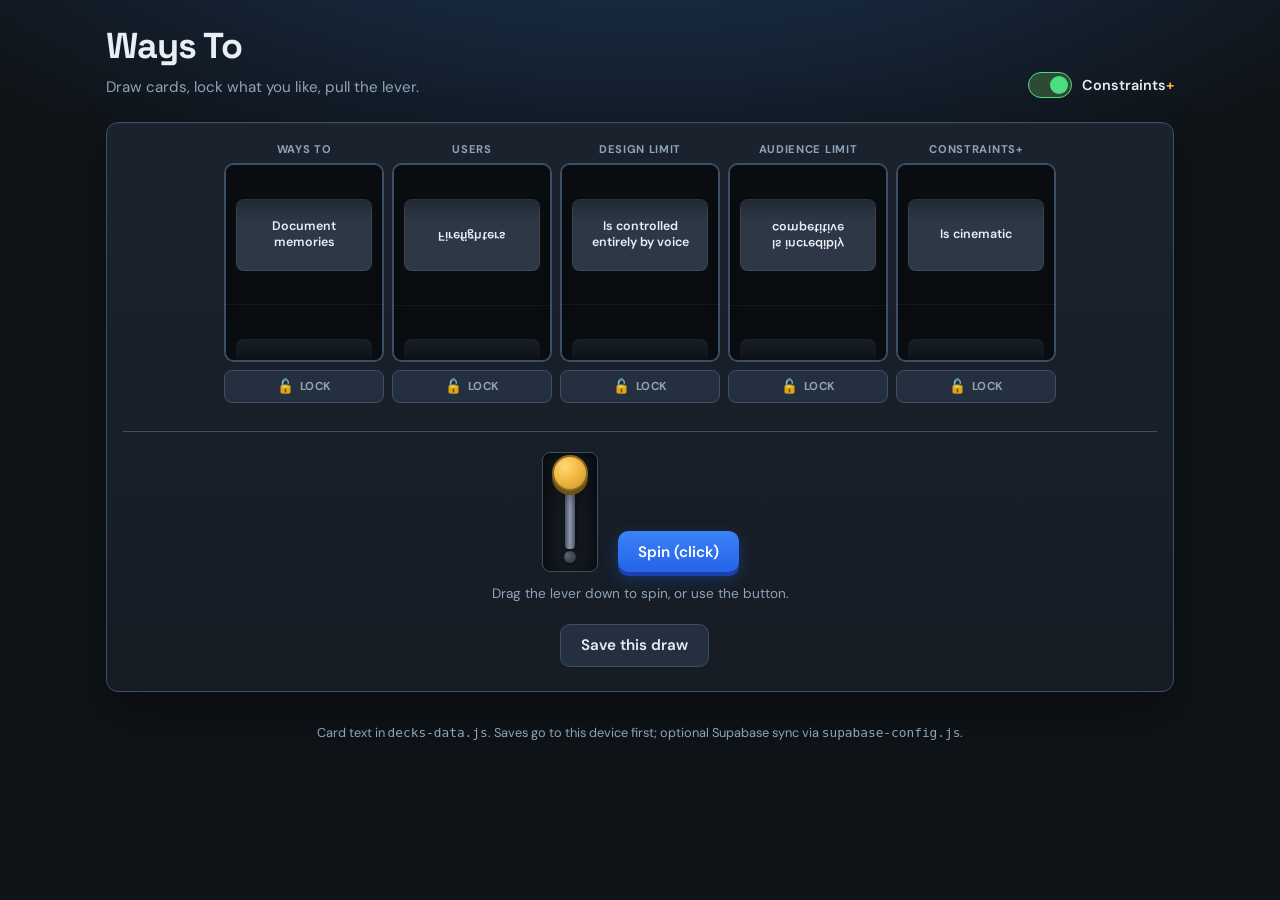
==== index.html @ 5d5a23a7 "all variations" ====
<!DOCTYPE html>
<html lang="en">
<head>
    <meta charset="UTF-8">
    <meta name="viewport" content="width=device-width, initial-scale=1.0">
    <title>Ways To — Slot Draw</title>
    <link rel="preconnect" href="https://fonts.googleapis.com">
    <link rel="preconnect" href="https://fonts.gstatic.com" crossorigin>
    <link href="https://fonts.googleapis.com/css2?family=DM+Sans:ital,opsz,wght@0,9..40,400;0,9..40,600;0,9..40,700;1,9..40,400&family=Space+Grotesk:wght@500;600;700&display=swap" rel="stylesheet">
    <link rel="stylesheet" href="styles.css">
</head>
<body>
    <div class="app">
        <header class="header">
            <div class="brand">
                <h1>Ways To</h1>
                <p class="tagline">Draw cards, lock what you like, pull the lever.</p>
            </div>
            <label class="chaos-toggle">
                <input type="checkbox" id="chaosToggle" checked aria-describedby="chaosHelp">
                <span class="chaos-toggle__ui" aria-hidden="true"></span>
                <span class="chaos-toggle__label">Constraints<span class="plus">+</span></span>
            </label>
            <p id="chaosHelp" class="sr-only">When on, the fifth wheel (extra constraints) is visible.</p>
        </header>

        <main class="machine">
            <div class="wheels" id="wheels" role="group" aria-label="Card wheels">
                <!-- Wheels injected by app.js -->
            </div>

            <div class="controls">
                <div class="lever-area" id="leverArea">
                    <div class="lever-slot">
                        <div class="lever-pivot" id="leverPivot" aria-hidden="true">
                            <div class="lever-arm" id="leverArm" tabindex="0" role="slider" aria-valuemin="0" aria-valuemax="100" aria-valuenow="0" aria-label="Pull to spin">
                                <div class="lever-knob" id="leverKnob" aria-hidden="true"></div>
                            </div>
                        </div>
                    </div>
                    <button type="button" class="btn btn-primary" id="spinBtn">Spin (click)</button>
                </div>
                <p class="hint">Drag the lever down to spin, or use the button.</p>
            </div>

            <div class="save-bar">
                <button type="button" class="btn btn-save" id="saveBtn">Save this draw</button>
                <span class="save-status" id="saveStatus" role="status"></span>
            </div>
        </main>

        <footer class="footer">
            <p>Card text in <code>decks-data.js</code>. Saves go to this device first; optional Supabase sync via <code>supabase-config.js</code>.</p>
        </footer>
    </div>
    <script src="decks-data.js"></script>
    <script src="supabase-config.js"></script>
    <script src="save-draws.js"></script>
    <script src="app.js"></script>
</body>
</html>
---- styles.css ----
:root {
    --bg: #0f1419;
    --bg-elevated: #1a222d;
    --surface: #243040;
    --border: #3d4f63;
    --text: #e8eef4;
    --muted: #8fa3b8;
    --accent: #f4b942;
    --accent-dim: #c4922e;
    --lock-on: #4ade80;
    --lock-off: #64748b;
    --card-placeholder: #2d3745;
    --radius: 12px;
    --wheel-w: min(160px, 22vw);
    --card-h: 140px;
    --font: "DM Sans", system-ui, sans-serif;
    --font-display: "Space Grotesk", var(--font);
}

*,
*::before,
*::after {
    box-sizing: border-box;
}

html {
    scroll-behavior: smooth;
}

body {
    margin: 0;
    min-height: 100vh;
    font-family: var(--font);
    background: radial-gradient(ellipse 120% 80% at 50% -20%, #1e3a5f 0%, transparent 55%),
        var(--bg);
    color: var(--text);
    line-height: 1.45;
}

.sr-only {
    position: absolute;
    width: 1px;
    height: 1px;
    padding: 0;
    margin: -1px;
    overflow: hidden;
    clip: rect(0, 0, 0, 0);
    white-space: nowrap;
    border: 0;
}

.app {
    max-width: 1100px;
    margin: 0 auto;
    padding: 1.25rem 1rem 2rem;
}

.header {
    display: flex;
    flex-wrap: wrap;
    align-items: flex-end;
    justify-content: space-between;
    gap: 1rem;
    margin-bottom: 1.5rem;
}

.brand h1 {
    font-family: var(--font-display);
    font-size: clamp(1.75rem, 4vw, 2.25rem);
    font-weight: 700;
    letter-spacing: -0.02em;
    margin: 0 0 0.25rem;
}

.tagline {
    margin: 0;
    color: var(--muted);
    font-size: 0.95rem;
}

.chaos-toggle {
    display: inline-flex;
    align-items: center;
    gap: 0.6rem;
    cursor: pointer;
    user-select: none;
    font-weight: 600;
    font-size: 0.9rem;
}

.chaos-toggle input {
    position: absolute;
    opacity: 0;
    width: 0;
    height: 0;
}

.chaos-toggle__ui {
    width: 44px;
    height: 26px;
    border-radius: 999px;
    background: var(--surface);
    border: 1px solid var(--border);
    position: relative;
    transition: background 0.2s, border-color 0.2s;
}

.chaos-toggle__ui::after {
    content: "";
    position: absolute;
    top: 3px;
    left: 3px;
    width: 18px;
    height: 18px;
    border-radius: 50%;
    background: var(--muted);
    transition: transform 0.2s, background 0.2s;
}

.chaos-toggle input:checked + .chaos-toggle__ui {
    background: #2d4a35;
    border-color: var(--lock-on);
}

.chaos-toggle input:checked + .chaos-toggle__ui::after {
    transform: translateX(18px);
    background: var(--lock-on);
}

.chaos-toggle__label .plus {
    color: var(--accent);
    font-weight: 700;
}

.machine {
    background: linear-gradient(180deg, var(--bg-elevated) 0%, #151c24 100%);
    border: 1px solid var(--border);
    border-radius: var(--radius);
    padding: 1.25rem 1rem 1.5rem;
    box-shadow: 0 24px 48px rgba(0, 0, 0, 0.35), inset 0 1px 0 rgba(255, 255, 255, 0.04);
}

.wheels {
    display: flex;
    justify-content: center;
    flex-wrap: nowrap;
    gap: 0.5rem;
    min-height: calc(var(--card-h) + 120px);
    align-items: stretch;
}

.wheel {
    flex: 0 0 var(--wheel-w);
    display: flex;
    flex-direction: column;
    align-items: stretch;
    min-width: 0;
}

.wheel[data-hidden="true"] {
    display: none;
}

.wheel__label {
    font-size: 0.7rem;
    font-weight: 700;
    text-transform: uppercase;
    letter-spacing: 0.06em;
    color: var(--muted);
    text-align: center;
    margin-bottom: 0.4rem;
    line-height: 1.2;
}

.wheel__window {
    flex: 1;
    position: relative;
    border-radius: 10px;
    background: #0a0e12;
    border: 2px solid var(--border);
    box-shadow: inset 0 4px 20px rgba(0, 0, 0, 0.5);
    overflow: hidden;
    height: var(--card-h);
}

.wheel__window::before,
.wheel__window::after {
    content: "";
    position: absolute;
    left: 0;
    right: 0;
    height: 28%;
    z-index: 2;
    pointer-events: none;
}

.wheel__window::before {
    top: 0;
    background: linear-gradient(180deg, rgba(10, 14, 18, 0.95), transparent);
}

.wheel__window::after {
    bottom: 0;
    background: linear-gradient(0deg, rgba(10, 14, 18, 0.95), transparent);
}

.wheel__strip-wrap {
    position: absolute;
    inset: 0;
    overflow: hidden;
}

.wheel__strip {
    position: absolute;
    left: 0;
    right: 0;
    top: 0;
    will-change: transform;
}

.wheel__strip--flip {
    transform: scaleY(-1);
}

.wheel__card {
    height: var(--card-h);
    padding: 0.65rem;
    display: flex;
    align-items: center;
    justify-content: center;
    text-align: center;
    font-size: 0.78rem;
    font-weight: 600;
    line-height: 1.25;
    color: var(--text);
    border-bottom: 1px solid rgba(255, 255, 255, 0.05);
    transform: scaleY(1);
}

.wheel__strip--flip .wheel__card {
    transform: scaleY(-1);
}

.wheel__card-inner {
    width: 100%;
    min-height: 72px;
    border-radius: 8px;
    background: var(--card-placeholder);
    border: 1px solid rgba(255, 255, 255, 0.08);
    display: flex;
    align-items: center;
    justify-content: center;
    padding: 0.5rem;
}

.wheel__lock {
    margin-top: 0.5rem;
    display: flex;
    align-items: center;
    justify-content: center;
    gap: 0.35rem;
    padding: 0.45rem 0.35rem;
    border-radius: 8px;
    border: 1px solid var(--border);
    background: var(--surface);
    color: var(--muted);
    font-family: inherit;
    font-size: 0.72rem;
    font-weight: 700;
    text-transform: uppercase;
    letter-spacing: 0.04em;
    cursor: pointer;
    transition: color 0.15s, border-color 0.15s, background 0.15s;
}

.wheel__lock:hover {
    color: var(--text);
    border-color: var(--muted);
}

.wheel__lock[aria-pressed="true"] {
    color: var(--lock-on);
    border-color: var(--lock-on);
    background: rgba(74, 222, 128, 0.08);
}

.wheel__lock-icon {
    font-size: 0.85rem;
}

.controls {
    margin-top: 1.75rem;
    padding-top: 1.25rem;
    border-top: 1px solid var(--border);
}

.lever-area {
    display: flex;
    flex-wrap: wrap;
    align-items: flex-end;
    justify-content: center;
    gap: 1.25rem;
}

.lever-slot {
    width: 56px;
    height: 120px;
    background: linear-gradient(90deg, #0d1116, #161c24, #0d1116);
    border-radius: 8px;
    border: 1px solid var(--border);
    position: relative;
    box-shadow: inset 0 2px 8px rgba(0, 0, 0, 0.6);
}

.lever-pivot {
    position: absolute;
    bottom: 8px;
    left: 50%;
    width: 12px;
    height: 12px;
    margin-left: -6px;
    background: radial-gradient(circle at 30% 30%, #5a6575, #2a3038);
    border-radius: 50%;
    z-index: 1;
    box-shadow: 0 2px 4px rgba(0, 0, 0, 0.5);
}

.lever-arm {
    position: absolute;
    bottom: 14px;
    left: 50%;
    width: 10px;
    height: 72px;
    margin-left: -5px;
    background: linear-gradient(90deg, #4a5565, #8b96a8, #4a5565);
    border-radius: 4px;
    transform-origin: bottom center;
    transform: rotate(0deg);
    cursor: grab;
    box-shadow: 2px 2px 6px rgba(0, 0, 0, 0.4);
    touch-action: none;
}

.lever-arm:active {
    cursor: grabbing;
}

.lever-arm:focus-visible {
    outline: 2px solid var(--accent);
    outline-offset: 2px;
}

.lever-knob {
    position: absolute;
    top: -22px;
    left: 50%;
    width: 36px;
    height: 36px;
    margin-left: -18px;
    border-radius: 50%;
    background: radial-gradient(circle at 35% 30%, #ffd87a, var(--accent) 45%, var(--accent-dim));
    border: 2px solid #8a6a1f;
    box-shadow: 0 4px 0 #6b5218, 0 6px 12px rgba(0, 0, 0, 0.35);
    pointer-events: none;
}

.lever-arm.spinning {
    pointer-events: none;
}

.btn {
    font-family: inherit;
    font-size: 0.95rem;
    font-weight: 600;
    padding: 0.65rem 1.25rem;
    border-radius: 10px;
    border: none;
    cursor: pointer;
    transition: transform 0.1s, filter 0.15s;
}

.btn:active:not(:disabled) {
    transform: scale(0.98);
}

.btn-primary {
    background: linear-gradient(180deg, #3b82f6, #2563eb);
    color: #fff;
    box-shadow: 0 4px 0 #1e40af, 0 6px 16px rgba(37, 99, 235, 0.35);
}

.btn-primary:hover:not(:disabled) {
    filter: brightness(1.06);
}

.btn-primary:disabled {
    opacity: 0.45;
    cursor: not-allowed;
    box-shadow: none;
}

.hint {
    text-align: center;
    margin: 0.75rem 0 0;
    font-size: 0.85rem;
    color: var(--muted);
}

.save-bar {
    display: flex;
    flex-wrap: wrap;
    align-items: center;
    justify-content: center;
    gap: 0.75rem;
    margin-top: 1.25rem;
}

.btn-save {
    background: var(--surface);
    color: var(--text);
    border: 1px solid var(--border);
}

.btn-save:hover {
    border-color: var(--accent);
    color: var(--accent);
}

.save-status {
    font-size: 0.85rem;
    color: var(--muted);
    min-height: 1.25em;
}

.save-status--ok {
    color: var(--lock-on);
}

.save-status--err {
    color: #f87171;
}

.footer {
    margin-top: 2rem;
    text-align: center;
    font-size: 0.8rem;
    color: var(--muted);
}

@media (max-width: 720px) {
    .wheels {
        flex-wrap: wrap;
        justify-content: center;
    }

    .wheel {
        flex: 0 0 calc(50% - 0.5rem);
        max-width: 180px;
    }
}
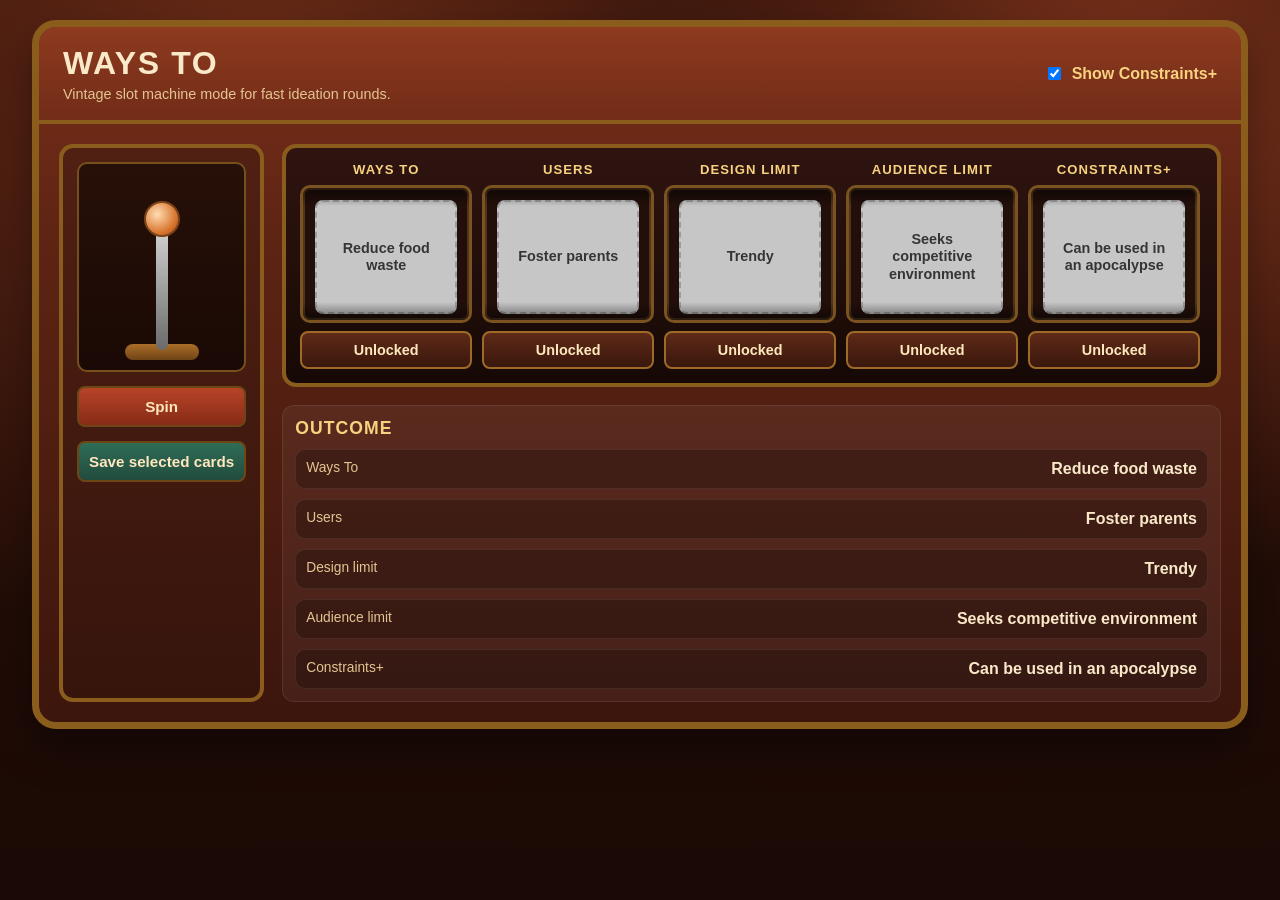
==== commit 7a6d4991: "fixed files, added notes" ====
--- a/index.html
+++ b/index.html
@@ -3,59 +3,57 @@
 <head>
     <meta charset="UTF-8">
     <meta name="viewport" content="width=device-width, initial-scale=1.0">
-    <title>Ways To — Slot Draw</title>
-    <link rel="preconnect" href="https://fonts.googleapis.com">
-    <link rel="preconnect" href="https://fonts.gstatic.com" crossorigin>
-    <link href="https://fonts.googleapis.com/css2?family=DM+Sans:ital,opsz,wght@0,9..40,400;0,9..40,600;0,9..40,700;1,9..40,400&family=Space+Grotesk:wght@500;600;700&display=swap" rel="stylesheet">
-    <link rel="stylesheet" href="styles.css">
+    <title>Ways To - Vintage Slot Machine</title>
+    <link rel="stylesheet" href="slot-machine.css">
 </head>
 <body>
-    <div class="app">
-        <header class="header">
-            <div class="brand">
+    <main class="casino-shell">
+        <header class="machine-top">
+            <div>
                 <h1>Ways To</h1>
-                <p class="tagline">Draw cards, lock what you like, pull the lever.</p>
+                <p>Vintage slot machine mode for fast ideation rounds.</p>
             </div>
-            <label class="chaos-toggle">
-                <input type="checkbox" id="chaosToggle" checked aria-describedby="chaosHelp">
-                <span class="chaos-toggle__ui" aria-hidden="true"></span>
-                <span class="chaos-toggle__label">Constraints<span class="plus">+</span></span>
+
+            <label class="constraints-toggle" for="constraintsPlusToggle">
+                <input type="checkbox" id="constraintsPlusToggle" checked>
+                <span>Show Constraints+</span>
             </label>
-            <p id="chaosHelp" class="sr-only">When on, the fifth wheel (extra constraints) is visible.</p>
         </header>
 
-        <main class="machine">
-            <div class="wheels" id="wheels" role="group" aria-label="Card wheels">
-                <!-- Wheels injected by app.js -->
-            </div>
+        <section class="machine-body">
+            <aside class="control-panel">
+                <div class="lever-stand">
+                    <div class="lever-base" aria-hidden="true"></div>
+                    <div
+                        class="lever"
+                        id="lever"
+                        role="slider"
+                        aria-label="Pull lever to spin"
+                        aria-valuemin="0"
+                        aria-valuemax="100"
+                        aria-valuenow="0"
+                        tabindex="0"
+                    >
+                        <span class="lever-knob" aria-hidden="true"></span>
+                    </div>
+                </div>
 
-            <div class="controls">
-                <div class="lever-area" id="leverArea">
-                    <div class="lever-slot">
-                        <div class="lever-pivot" id="leverPivot" aria-hidden="true">
-                            <div class="lever-arm" id="leverArm" tabindex="0" role="slider" aria-valuemin="0" aria-valuemax="100" aria-valuenow="0" aria-label="Pull to spin">
-                                <div class="lever-knob" id="leverKnob" aria-hidden="true"></div>
-                            </div>
-                        </div>
-                    </div>
-                    <button type="button" class="btn btn-primary" id="spinBtn">Spin (click)</button>
-                </div>
-                <p class="hint">Drag the lever down to spin, or use the button.</p>
-            </div>
+                <button type="button" id="spinButton" class="btn btn-spin">Spin</button>
+                <button type="button" id="saveButton" class="btn btn-save">Save selected cards</button>
+                <p id="saveStatus" class="save-status" role="status"></p>
+            </aside>
 
-            <div class="save-bar">
-                <button type="button" class="btn btn-save" id="saveBtn">Save this draw</button>
-                <span class="save-status" id="saveStatus" role="status"></span>
-            </div>
-        </main>
+            <div class="reel-bank" id="reelBank" aria-label="Card reels"></div>
 
-        <footer class="footer">
-            <p>Card text in <code>decks-data.js</code>. Saves go to this device first; optional Supabase sync via <code>supabase-config.js</code>.</p>
-        </footer>
-    </div>
+            <aside class="outcome-panel" aria-live="polite" aria-label="Current outcome">
+                <h2>Outcome</h2>
+                <ul class="outcome-list" id="outcomeList"></ul>
+            </aside>
+        </section>
+    </main>
     <script src="decks-data.js"></script>
     <script src="supabase-config.js"></script>
     <script src="save-draws.js"></script>
-    <script src="app.js"></script>
+    <script src="slot-machine.js"></script>
 </body>
-</html>
+</html>
--- a/slot-machine.css
+++ b/slot-machine.css
@@ -0,0 +1,546 @@
+:root {
+    --bg: #26140d;
+    --cabinet: #5e2414;
+    --cabinet-dark: #3c150c;
+    --gold: #d8a44b;
+    --gold-dark: #8a5d1d;
+    --screen: #220f0a;
+    --text: #f9e9c9;
+    --muted: #e4c592;
+    --accent: #f8d27f;
+    --danger: #a33f24;
+    --ok: #79c663;
+    --wheel-w: clamp(140px, 20vw, 172px);
+    --card-h: clamp(120px, 18vw, 138px);
+    --spacing: clamp(12px, 2vw, 20px);
+    --gap-small: clamp(8px, 1.5vw, 14px);
+    --font-base: clamp(14px, 2vw, 16px);
+    --font-lg: clamp(1.2rem, 4vw, 2rem);
+    --card-font-size: clamp(0.75rem, 2.5vw, 0.9rem);
+}
+
+* {
+    box-sizing: border-box;
+}
+
+body {
+    margin: 0;
+    min-height: 100vh;
+    font-family: "Trebuchet MS", Arial, sans-serif;
+    background:
+        radial-gradient(circle at 20% 8%, #6a2b17 0, transparent 45%),
+        radial-gradient(circle at 88% 12%, #7f341c 0, transparent 35%),
+        linear-gradient(180deg, #2f120a, #1a0905);
+    color: var(--text);
+    padding: clamp(8px, 4vw, 20px);
+    font-size: var(--font-base);
+    overflow-x: hidden; /* Prevent horizontal scrolling */
+}
+
+.casino-shell {
+    max-width: 100%;
+    width: 100%;
+    margin: 0 auto;
+    border: clamp(4px, 1vw, 7px) solid var(--gold-dark);
+    border-radius: clamp(12px, 3vw, 24px);
+    background: linear-gradient(180deg, #7a3019, var(--cabinet) 30%, var(--cabinet-dark));
+    box-shadow: 0 20px 40px rgba(0, 0, 0, 0.4);
+    overflow: hidden;
+}
+
+.machine-top {
+    display: flex;
+    justify-content: space-between;
+    align-items: center;
+    gap: clamp(8px, 2vw, 16px);
+    padding: clamp(12px, 3vw, 18px) clamp(16px, 4vw, 24px);
+    background: linear-gradient(180deg, #8d3a1f, #722c18);
+    border-bottom: clamp(2px, 0.5vw, 4px) solid var(--gold-dark);
+    flex-wrap: wrap;
+}
+
+.machine-top h1 {
+    margin: 0;
+    font-size: var(--font-lg);
+    letter-spacing: 0.05em;
+    text-transform: uppercase;
+}
+
+.machine-top p {
+    margin: 4px 0 0;
+    color: var(--muted);
+    font-size: clamp(0.7rem, 1.5vw, 0.9rem);
+}
+
+.constraints-toggle {
+    display: inline-flex;
+    align-items: center;
+    gap: clamp(6px, 1.5vw, 8px);
+    color: var(--accent);
+    font-weight: 700;
+    font-size: clamp(0.75rem, 1.5vw, 1rem);
+    white-space: nowrap;
+}
+
+.machine-body {
+    display: grid;
+    grid-template-columns: auto minmax(280px, 1fr);
+    grid-template-rows: auto auto;
+    grid-template-areas:
+        "control-panel reel-bank"
+        "control-panel outcome-panel";
+    gap: clamp(10px, 2vw, 18px);
+    padding: clamp(12px, 3vw, 20px);
+}
+
+.control-panel {
+    grid-area: control-panel;
+}
+
+.reel-bank {
+    grid-area: reel-bank;
+    display: flex;
+    gap: clamp(6px, 1.5vw, 10px);
+    flex: 1;
+    padding: clamp(10px, 2vw, 14px);
+    border-radius: clamp(8px, 2vw, 14px);
+    border: clamp(2px, 0.5vw, 4px) solid var(--gold-dark);
+    background:
+        linear-gradient(180deg, #2f1410, #160905),
+        repeating-linear-gradient(
+            -45deg,
+            rgba(255, 255, 255, 0.04) 0,
+            rgba(255, 255, 255, 0.04) 8px,
+            transparent 8px,
+            transparent 16px
+        );
+    min-width: 0;
+    overflow-x: auto;
+    overflow-y: hidden;
+    scrollbar-width: thin;
+    scrollbar-color: var(--gold) var(--cabinet);
+}
+
+.reel-bank::-webkit-scrollbar {
+    height: 6px;
+}
+
+.reel-bank::-webkit-scrollbar-track {
+    background: var(--cabinet);
+    border-radius: 3px;
+}
+
+.reel-bank::-webkit-scrollbar-thumb {
+    background: var(--gold);
+    border-radius: 3px;
+}
+
+.reel {
+    width: var(--wheel-w);
+    min-width: var(--wheel-w);
+    flex-shrink: 0;
+}
+
+.reel.hidden {
+    display: none;
+}
+
+.reel-title {
+    margin: 0 0 8px;
+    text-align: center;
+    color: var(--accent);
+    font-size: clamp(0.65rem, 1.2vw, 0.82rem);
+    text-transform: uppercase;
+    letter-spacing: 0.08em;
+}
+
+.window {
+    height: var(--card-h);
+    border-radius: clamp(6px, 1.5vw, 10px);
+    border: clamp(2px, 0.5vw, 3px) solid #7a5320;
+    background: var(--screen);
+    overflow: hidden;
+    position: relative;
+    box-shadow: inset 0 0 0 2px rgba(216, 164, 75, 0.25);
+}
+
+.window::before,
+.window::after {
+    content: "";
+    position: absolute;
+    left: 0;
+    width: 100%;
+    height: 18px;
+    pointer-events: none;
+    z-index: 2;
+}
+
+.window::before {
+    top: 0;
+    background: linear-gradient(180deg, rgba(0, 0, 0, 0.5), transparent);
+}
+
+.window::after {
+    bottom: 0;
+    background: linear-gradient(0deg, rgba(0, 0, 0, 0.5), transparent);
+}
+
+.strip {
+    transition: transform 2s cubic-bezier(0.22, 0.85, 0.2, 1);
+}
+
+.card {
+    height: var(--card-h);
+    padding: clamp(8px, 2vw, 12px);
+    display: flex;
+    align-items: center;
+    justify-content: center;
+    box-sizing: border-box;
+}
+
+.card-placeholder {
+    width: 100%;
+    height: 100%;
+    border-radius: 8px;
+    border: 2px dashed #9d9d9d;
+    background: #c6c6c6;
+    color: #353535;
+    display: flex;
+    align-items: center;
+    justify-content: center;
+    text-align: center;
+    font-size: var(--card-font-size);
+    font-weight: 600;
+    padding: clamp(4px, 1vw, 8px);
+    line-height: 1.2;
+    word-wrap: break-word;
+    overflow-wrap: break-word;
+    hyphens: auto;
+    max-width: 100%;
+    box-sizing: border-box;
+}
+
+.lock-btn {
+    margin-top: clamp(6px, 1.5vw, 8px);
+    width: 100%;
+    padding: clamp(7px, 1.5vw, 9px) clamp(8px, 1.5vw, 10px);
+    border: 2px solid #9f6a27;
+    border-radius: 8px;
+    color: #ffe8bd;
+    font-weight: 700;
+    background: linear-gradient(180deg, #5e2a17, #3a170d);
+    cursor: pointer;
+    font-size: clamp(0.7rem, 1.5vw, 0.9rem);
+}
+
+.lock-btn.active {
+    border-color: var(--ok);
+    color: #d6ffcc;
+}
+
+.control-panel {
+    width: 100%;
+    border: clamp(2px, 0.5vw, 4px) solid var(--gold-dark);
+    border-radius: clamp(8px, 2vw, 14px);
+    background: linear-gradient(180deg, #502013, #36140c);
+    padding: clamp(10px, 2vw, 14px);
+    display: flex;
+    flex-direction: column;
+    gap: clamp(10px, 1.5vw, 14px);
+}
+
+.outcome-panel {
+    grid-area: outcome-panel;
+    display: flex;
+    flex-direction: column;
+    gap: clamp(8px, 1.5vw, 10px);
+    padding: clamp(10px, 2vw, 12px);
+    border-radius: clamp(10px, 2vw, 12px);
+    background: rgba(255, 255, 255, 0.05);
+    border: 1px solid rgba(255, 255, 255, 0.08);
+}
+
+.outcome-panel h2 {
+    margin: 0;
+    font-size: clamp(0.95rem, 1.8vw, 1.1rem);
+    color: var(--accent);
+    letter-spacing: 0.06em;
+    text-transform: uppercase;
+}
+
+.outcome-list {
+    margin: 0;
+    padding: 0;
+    display: grid;
+    gap: clamp(6px, 1.3vw, 10px);
+    list-style: none;
+}
+
+.outcome-item {
+    display: flex;
+    justify-content: space-between;
+    align-items: flex-start;
+    gap: 8px;
+    padding: clamp(8px, 1.5vw, 10px);
+    border-radius: 10px;
+    background: rgba(0, 0, 0, 0.25);
+    border: 1px solid rgba(255, 255, 255, 0.08);
+}
+
+.outcome-item.locked {
+    background: rgba(121, 198, 99, 0.12);
+    border-color: rgba(121, 198, 99, 0.3);
+}
+
+.outcome-item-label {
+    color: var(--muted);
+    font-size: clamp(0.72rem, 1.4vw, 0.86rem);
+    flex: 1 1 auto;
+}
+
+.outcome-item-value {
+    color: var(--text);
+    font-size: clamp(0.82rem, 1.45vw, 1rem);
+    font-weight: 700;
+    text-align: right;
+    max-width: 55%;
+    word-break: break-word;
+}
+
+.outcome-item.locked .outcome-item-value::after {
+    content: " \2022 locked";
+    display: block;
+    color: var(--ok);
+    font-size: 0.8em;
+    font-weight: 600;
+}
+
+
+.lever-stand {
+    height: clamp(140px, 20vw, 210px);
+    border-radius: clamp(6px, 1.5vw, 10px);
+    border: 2px solid #774f1a;
+    background: linear-gradient(180deg, #271008, #1a0905);
+    position: relative;
+    display: flex;
+    align-items: flex-end;
+    justify-content: center;
+    padding-bottom: clamp(12px, 2vw, 20px);
+}
+
+.lever-base {
+    position: absolute;
+    bottom: clamp(6px, 1.5vw, 10px);
+    width: clamp(50px, 8vw, 74px);
+    height: clamp(12px, 2vw, 16px);
+    border-radius: 999px;
+    background: linear-gradient(180deg, #ab6f29, #6f4315);
+}
+
+.lever {
+    width: clamp(8px, 1.2vw, 12px);
+    height: clamp(80px, 15vw, 128px);
+    border-radius: 999px;
+    transform-origin: bottom center;
+    transform: rotate(0deg);
+    background: linear-gradient(180deg, #d8d8d8, #6a6a6a);
+    cursor: grab;
+    touch-action: none;
+    position: relative;
+    z-index: 2;
+}
+
+.lever:active {
+    cursor: grabbing;
+}
+
+.lever-knob {
+    position: absolute;
+    left: 50%;
+    top: -21px;
+    transform: translateX(-50%);
+    width: clamp(24px, 4vw, 36px);
+    height: clamp(24px, 4vw, 36px);
+    border-radius: 50%;
+    border: 2px solid #7a4317;
+    background: radial-gradient(circle at 35% 35%, #ffddb2, #d8742d 65%, #9c4618);
+}
+
+.btn {
+    width: 100%;
+    padding: clamp(8px, 1.5vw, 10px);
+    border-radius: 8px;
+    border: 2px solid #6d4616;
+    font-weight: 700;
+    cursor: pointer;
+    color: #ffe8bd;
+    font-size: clamp(0.75rem, 1.5vw, 0.95rem);
+}
+
+.btn-spin {
+    background: linear-gradient(180deg, #b74427, #872b17);
+}
+
+.btn-save {
+    background: linear-gradient(180deg, #2f6d57, #214b3e);
+}
+
+.btn:disabled {
+    opacity: 0.6;
+    cursor: not-allowed;
+}
+
+.save-status {
+    min-height: 1.25em;
+    margin: 0;
+    color: var(--muted);
+    font-size: clamp(0.75rem, 1.5vw, 0.9rem);
+}
+
+/* Mobile styles (0px - 640px) */
+@media (max-width: 640px) {
+    .machine-top {
+        flex-direction: column;
+        text-align: center;
+        gap: clamp(8px, 3vw, 12px);
+        padding: clamp(10px, 4vw, 16px) clamp(12px, 5vw, 20px);
+    }
+
+    .machine-body {
+        display: grid;
+        grid-template-columns: 1fr 1fr;
+        grid-template-rows: auto auto;
+        grid-template-areas:
+            "reel-bank reel-bank"
+            "control-panel outcome-panel";
+        gap: clamp(12px, 4vw, 16px);
+        padding: clamp(10px, 4vw, 16px);
+    }
+
+    .control-panel {
+        width: 100%;
+        display: flex;
+        flex-direction: column;
+        gap: clamp(10px, 3vw, 14px);
+        padding: clamp(10px, 4vw, 16px);
+        min-width: 0;
+    }
+
+    .outcome-panel {
+        min-width: 0;
+    }
+
+    .lever-stand {
+        width: 100%;
+        height: clamp(120px, 30vw, 160px);
+    }
+
+    .reel-bank {
+        grid-column: 1 / -1;
+        width: 100%;
+        padding: clamp(8px, 3vw, 12px);
+        gap: clamp(4px, 2vw, 8px);
+    }
+
+    .reel {
+        min-width: clamp(120px, 25vw, 140px);
+        flex: 1 1 auto;
+    }
+
+    .btn {
+        width: 100%;
+    }
+}
+
+@media (max-width: 480px) {
+    body {
+        padding: clamp(4px, 3vw, 8px);
+    }
+
+    .control-panel,
+    .outcome-panel {
+        grid-column: auto;
+    }
+
+    .outcome-panel {
+        width: 100%;
+    }
+}
+
+/* Tablet styles (641px - 1024px) */
+@media (min-width: 641px) and (max-width: 1024px) {
+    .machine-body {
+        flex-direction: row;
+        flex-wrap: wrap;
+    }
+
+    .control-panel {
+        flex: 0 0 200px;
+        flex-direction: column;
+        align-self: flex-start;
+    }
+
+    .reel-bank {
+        flex: 1 1 100%;
+        gap: clamp(6px, 2vw, 10px);
+    }
+
+    .reel {
+        flex: 1 1 auto;
+        min-width: clamp(140px, 22vw, 160px);
+    }
+}
+
+/* Large screens (1025px+) */
+@media (min-width: 1025px) {
+    .casino-shell {
+        max-width: min(1400px, 95vw);
+        margin: 0 auto;
+    }
+
+    .machine-top {
+        justify-content: space-between;
+    }
+
+    .reel-bank {
+        gap: 10px;
+    }
+}
+
+/* Extra small devices */
+@media (max-width: 480px) {
+    body {
+        padding: clamp(4px, 3vw, 8px);
+    }
+
+    .reel-bank {
+        gap: clamp(4px, 2vw, 6px);
+        padding: clamp(6px, 3vw, 10px);
+    }
+
+    .control-panel {
+        gap: clamp(6px, 2vw, 8px);
+        padding: clamp(8px, 3vw, 10px);
+    }
+
+    .reel {
+        min-width: clamp(100px, 20vw, 120px);
+    }
+
+    .card-placeholder {
+        font-size: clamp(0.65rem, 3vw, 0.8rem);
+        padding: clamp(2px, 1vw, 6px);
+    }
+}
+
+/* Large desktop screens */
+@media (min-width: 1400px) {
+    :root {
+        --wheel-w: 172px;
+        --card-h: 138px;
+    }
+
+    .reel-bank {
+        gap: 10px;
+    }
+}
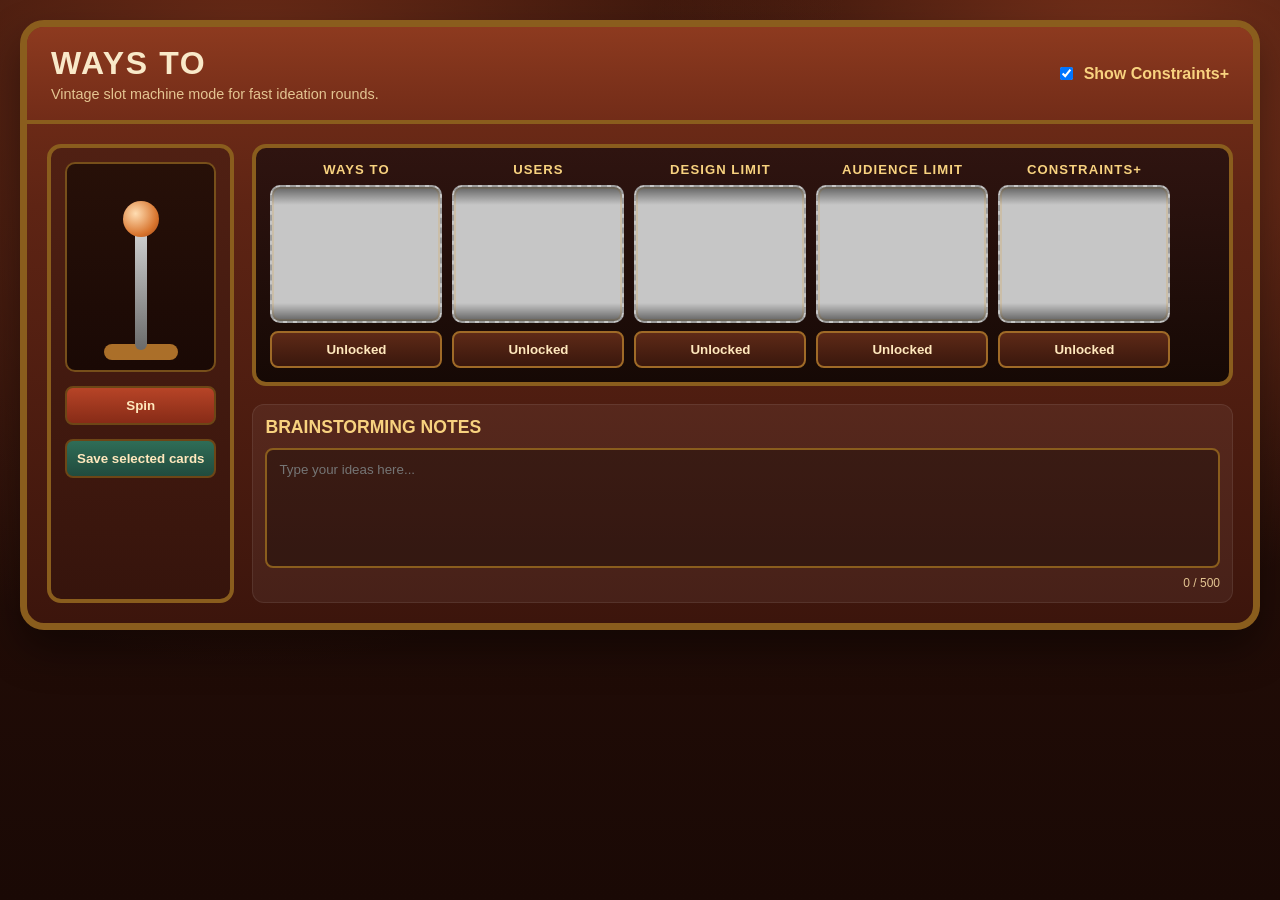
==== commit 77bd6b90: "removed green, changed outcome -> notes" ====
--- a/index.html
+++ b/index.html
@@ -45,9 +45,12 @@
 
             <div class="reel-bank" id="reelBank" aria-label="Card reels"></div>
 
-            <aside class="outcome-panel" aria-live="polite" aria-label="Current outcome">
-                <h2>Outcome</h2>
-                <ul class="outcome-list" id="outcomeList"></ul>
+            <aside class="outcome-panel">
+                <h2>Brainstorming Notes</h2>
+                <div class="note-container">
+                    <textarea id="ideationNote" placeholder="Type your ideas here..." maxlength="500"></textarea>
+                    <div id="charCount">0 / 500</div>
+                </div>
             </aside>
         </section>
     </main>
--- a/slot-machine.css
+++ b/slot-machine.css
@@ -9,7 +9,7 @@
     --muted: #e4c592;
     --accent: #f8d27f;
     --danger: #a33f24;
-    --ok: #79c663;
+    --ok: #d8a44b; /* Changed to match theme */
     --wheel-w: clamp(140px, 20vw, 172px);
     --card-h: clamp(120px, 18vw, 138px);
     --spacing: clamp(12px, 2vw, 20px);
@@ -19,9 +19,7 @@
     --card-font-size: clamp(0.75rem, 2.5vw, 0.9rem);
 }
 
-* {
-    box-sizing: border-box;
-}
+* { box-sizing: border-box; }
 
 body {
     margin: 0;
@@ -34,7 +32,7 @@
     color: var(--text);
     padding: clamp(8px, 4vw, 20px);
     font-size: var(--font-base);
-    overflow-x: hidden; /* Prevent horizontal scrolling */
+    overflow-x: hidden;
 }
 
 .casino-shell {
@@ -59,18 +57,8 @@
     flex-wrap: wrap;
 }
 
-.machine-top h1 {
-    margin: 0;
-    font-size: var(--font-lg);
-    letter-spacing: 0.05em;
-    text-transform: uppercase;
-}
-
-.machine-top p {
-    margin: 4px 0 0;
-    color: var(--muted);
-    font-size: clamp(0.7rem, 1.5vw, 0.9rem);
-}
+.machine-top h1 { margin: 0; font-size: var(--font-lg); letter-spacing: 0.05em; text-transform: uppercase; }
+.machine-top p { margin: 4px 0 0; color: var(--muted); font-size: clamp(0.7rem, 1.5vw, 0.9rem); }
 
 .constraints-toggle {
     display: inline-flex;
@@ -93,10 +81,6 @@
     padding: clamp(12px, 3vw, 20px);
 }
 
-.control-panel {
-    grid-area: control-panel;
-}
-
 .reel-bank {
     grid-area: reel-bank;
     display: flex;
@@ -105,54 +89,14 @@
     padding: clamp(10px, 2vw, 14px);
     border-radius: clamp(8px, 2vw, 14px);
     border: clamp(2px, 0.5vw, 4px) solid var(--gold-dark);
-    background:
-        linear-gradient(180deg, #2f1410, #160905),
-        repeating-linear-gradient(
-            -45deg,
-            rgba(255, 255, 255, 0.04) 0,
-            rgba(255, 255, 255, 0.04) 8px,
-            transparent 8px,
-            transparent 16px
-        );
+    background: linear-gradient(180deg, #2f1410, #160905), repeating-linear-gradient(-45deg, rgba(255, 255, 255, 0.04) 0, rgba(255, 255, 255, 0.04) 8px, transparent 8px, transparent 16px);
     min-width: 0;
     overflow-x: auto;
-    overflow-y: hidden;
-    scrollbar-width: thin;
-    scrollbar-color: var(--gold) var(--cabinet);
 }
 
-.reel-bank::-webkit-scrollbar {
-    height: 6px;
-}
-
-.reel-bank::-webkit-scrollbar-track {
-    background: var(--cabinet);
-    border-radius: 3px;
-}
-
-.reel-bank::-webkit-scrollbar-thumb {
-    background: var(--gold);
-    border-radius: 3px;
-}
-
-.reel {
-    width: var(--wheel-w);
-    min-width: var(--wheel-w);
-    flex-shrink: 0;
-}
-
-.reel.hidden {
-    display: none;
-}
-
-.reel-title {
-    margin: 0 0 8px;
-    text-align: center;
-    color: var(--accent);
-    font-size: clamp(0.65rem, 1.2vw, 0.82rem);
-    text-transform: uppercase;
-    letter-spacing: 0.08em;
-}
+.reel { width: var(--wheel-w); min-width: var(--wheel-w); flex-shrink: 0; }
+.reel.hidden { display: none; }
+.reel-title { margin: 0 0 8px; text-align: center; color: var(--accent); font-size: clamp(0.65rem, 1.2vw, 0.82rem); text-transform: uppercase; letter-spacing: 0.08em; }
 
 .window {
     height: var(--card-h);
@@ -164,383 +108,84 @@
     box-shadow: inset 0 0 0 2px rgba(216, 164, 75, 0.25);
 }
 
-.window::before,
-.window::after {
-    content: "";
-    position: absolute;
-    left: 0;
-    width: 100%;
-    height: 18px;
-    pointer-events: none;
-    z-index: 2;
-}
+/* Restored Logo Placeholder Styles */
+.window.initial { background: #c6c6c6 url('logoplaceholder.png') center/contain no-repeat; border: 2px dashed #9d9d9d; }
+.window.initial .card { background: transparent; }
+.window.initial .card-placeholder { background: transparent; color: transparent; border: none; }
 
-.window::before {
-    top: 0;
-    background: linear-gradient(180deg, rgba(0, 0, 0, 0.5), transparent);
-}
+.window::before, .window::after { content: ""; position: absolute; left: 0; width: 100%; height: 18px; pointer-events: none; z-index: 2; }
+.window::before { top: 0; background: linear-gradient(180deg, rgba(0, 0, 0, 0.5), transparent); }
+.window::after { bottom: 0; background: linear-gradient(0deg, rgba(0, 0, 0, 0.5), transparent); }
 
-.window::after {
-    bottom: 0;
-    background: linear-gradient(0deg, rgba(0, 0, 0, 0.5), transparent);
-}
-
-.strip {
-    transition: transform 2s cubic-bezier(0.22, 0.85, 0.2, 1);
-}
-
-.card {
-    height: var(--card-h);
-    padding: clamp(8px, 2vw, 12px);
-    display: flex;
-    align-items: center;
-    justify-content: center;
-    box-sizing: border-box;
-}
-
+.strip { transition: transform 2s cubic-bezier(0.22, 0.85, 0.2, 1); }
+.card { height: var(--card-h); padding: clamp(8px, 2vw, 12px); display: flex; align-items: center; justify-content: center; box-sizing: border-box; }
 .card-placeholder {
-    width: 100%;
-    height: 100%;
-    border-radius: 8px;
-    border: 2px dashed #9d9d9d;
-    background: #c6c6c6;
-    color: #353535;
-    display: flex;
-    align-items: center;
-    justify-content: center;
-    text-align: center;
-    font-size: var(--card-font-size);
-    font-weight: 600;
-    padding: clamp(4px, 1vw, 8px);
-    line-height: 1.2;
-    word-wrap: break-word;
-    overflow-wrap: break-word;
-    hyphens: auto;
-    max-width: 100%;
-    box-sizing: border-box;
+    width: 100%; height: 100%; border-radius: 8px; border: 2px dashed #9d9d9d;
+    background: #c6c6c6; color: #353535; display: flex; align-items: center; 
+    justify-content: center; text-align: center; font-size: var(--card-font-size);
+    font-weight: 600; padding: clamp(4px, 1vw, 8px); line-height: 1.2; word-wrap: break-word;
 }
 
 .lock-btn {
-    margin-top: clamp(6px, 1.5vw, 8px);
-    width: 100%;
-    padding: clamp(7px, 1.5vw, 9px) clamp(8px, 1.5vw, 10px);
-    border: 2px solid #9f6a27;
-    border-radius: 8px;
-    color: #ffe8bd;
-    font-weight: 700;
-    background: linear-gradient(180deg, #5e2a17, #3a170d);
-    cursor: pointer;
-    font-size: clamp(0.7rem, 1.5vw, 0.9rem);
+    margin-top: clamp(6px, 1.5vw, 8px); width: 100%; padding: clamp(7px, 1.5vw, 9px); 
+    border: 2px solid #9f6a27; border-radius: 8px; color: #ffe8bd; font-weight: 700;
+    background: linear-gradient(180deg, #5e2a17, #3a170d); cursor: pointer;
 }
 
-.lock-btn.active {
-    border-color: var(--ok);
-    color: #d6ffcc;
-}
+/* Removed green locked state */
+.lock-btn.active { border-color: var(--gold); color: var(--gold); }
 
 .control-panel {
-    width: 100%;
-    border: clamp(2px, 0.5vw, 4px) solid var(--gold-dark);
-    border-radius: clamp(8px, 2vw, 14px);
-    background: linear-gradient(180deg, #502013, #36140c);
-    padding: clamp(10px, 2vw, 14px);
-    display: flex;
-    flex-direction: column;
-    gap: clamp(10px, 1.5vw, 14px);
+    grid-area: control-panel;
+    width: 100%; border: clamp(2px, 0.5vw, 4px) solid var(--gold-dark);
+    border-radius: clamp(8px, 2vw, 14px); background: linear-gradient(180deg, #502013, #36140c);
+    padding: clamp(10px, 2vw, 14px); display: flex; flex-direction: column; gap: clamp(10px, 1.5vw, 14px);
 }
 
 .outcome-panel {
     grid-area: outcome-panel;
-    display: flex;
-    flex-direction: column;
-    gap: clamp(8px, 1.5vw, 10px);
-    padding: clamp(10px, 2vw, 12px);
-    border-radius: clamp(10px, 2vw, 12px);
-    background: rgba(255, 255, 255, 0.05);
-    border: 1px solid rgba(255, 255, 255, 0.08);
+    display: flex; flex-direction: column; gap: clamp(8px, 1.5vw, 10px);
+    padding: clamp(10px, 2vw, 12px); border-radius: clamp(10px, 2vw, 12px);
+    background: rgba(255, 255, 255, 0.05); border: 1px solid rgba(255, 255, 255, 0.08);
 }
 
-.outcome-panel h2 {
-    margin: 0;
-    font-size: clamp(0.95rem, 1.8vw, 1.1rem);
-    color: var(--accent);
-    letter-spacing: 0.06em;
-    text-transform: uppercase;
+.outcome-panel h2 { margin: 0; font-size: clamp(0.95rem, 1.8vw, 1.1rem); color: var(--accent); text-transform: uppercase; }
+
+/* Note Box Styles */
+.note-container { display: flex; flex-direction: column; gap: 8px; flex-grow: 1; }
+#ideationNote {
+    width: 100%; min-height: 120px; background: rgba(0, 0, 0, 0.3); border: 2px solid var(--gold-dark);
+    border-radius: 8px; color: var(--text); padding: 12px; font-family: inherit; resize: none; outline: none;
+}
+#ideationNote:focus { border-color: var(--gold); }
+#charCount { text-align: right; font-size: 0.75rem; color: var(--muted); }
+
+.lever-stand {
+    height: clamp(140px, 20vw, 210px); border-radius: 10px; border: 2px solid #774f1a;
+    background: linear-gradient(180deg, #271008, #1a0905); position: relative;
+    display: flex; align-items: flex-end; justify-content: center; padding-bottom: clamp(12px, 2vw, 20px);
 }
 
-.outcome-list {
-    margin: 0;
-    padding: 0;
-    display: grid;
-    gap: clamp(6px, 1.3vw, 10px);
-    list-style: none;
-}
-
-.outcome-item {
-    display: flex;
-    justify-content: space-between;
-    align-items: flex-start;
-    gap: 8px;
-    padding: clamp(8px, 1.5vw, 10px);
-    border-radius: 10px;
-    background: rgba(0, 0, 0, 0.25);
-    border: 1px solid rgba(255, 255, 255, 0.08);
-}
-
-.outcome-item.locked {
-    background: rgba(121, 198, 99, 0.12);
-    border-color: rgba(121, 198, 99, 0.3);
-}
-
-.outcome-item-label {
-    color: var(--muted);
-    font-size: clamp(0.72rem, 1.4vw, 0.86rem);
-    flex: 1 1 auto;
-}
-
-.outcome-item-value {
-    color: var(--text);
-    font-size: clamp(0.82rem, 1.45vw, 1rem);
-    font-weight: 700;
-    text-align: right;
-    max-width: 55%;
-    word-break: break-word;
-}
-
-.outcome-item.locked .outcome-item-value::after {
-    content: " \2022 locked";
-    display: block;
-    color: var(--ok);
-    font-size: 0.8em;
-    font-weight: 600;
-}
-
-
-.lever-stand {
-    height: clamp(140px, 20vw, 210px);
-    border-radius: clamp(6px, 1.5vw, 10px);
-    border: 2px solid #774f1a;
-    background: linear-gradient(180deg, #271008, #1a0905);
-    position: relative;
-    display: flex;
-    align-items: flex-end;
-    justify-content: center;
-    padding-bottom: clamp(12px, 2vw, 20px);
-}
-
-.lever-base {
-    position: absolute;
-    bottom: clamp(6px, 1.5vw, 10px);
-    width: clamp(50px, 8vw, 74px);
-    height: clamp(12px, 2vw, 16px);
-    border-radius: 999px;
-    background: linear-gradient(180deg, #ab6f29, #6f4315);
-}
-
+.lever-base { position: absolute; bottom: clamp(6px, 1.5vw, 10px); width: clamp(50px, 8vw, 74px); height: clamp(12px, 2vw, 16px); border-radius: 999px; background: #ab6f29; }
 .lever {
-    width: clamp(8px, 1.2vw, 12px);
-    height: clamp(80px, 15vw, 128px);
-    border-radius: 999px;
-    transform-origin: bottom center;
-    transform: rotate(0deg);
-    background: linear-gradient(180deg, #d8d8d8, #6a6a6a);
-    cursor: grab;
-    touch-action: none;
-    position: relative;
-    z-index: 2;
-}
-
-.lever:active {
-    cursor: grabbing;
+    width: clamp(8px, 1.2vw, 12px); height: clamp(80px, 15vw, 128px); border-radius: 999px;
+    transform-origin: bottom center; background: linear-gradient(180deg, #d8d8d8, #6a6a6a);
+    cursor: grab; touch-action: none; position: relative; z-index: 2;
 }
 
 .lever-knob {
-    position: absolute;
-    left: 50%;
-    top: -21px;
-    transform: translateX(-50%);
-    width: clamp(24px, 4vw, 36px);
-    height: clamp(24px, 4vw, 36px);
-    border-radius: 50%;
-    border: 2px solid #7a4317;
+    position: absolute; left: 50%; top: -21px; transform: translateX(-50%);
+    width: clamp(24px, 4vw, 36px); height: clamp(24px, 4vw, 36px); border-radius: 50%;
     background: radial-gradient(circle at 35% 35%, #ffddb2, #d8742d 65%, #9c4618);
 }
 
-.btn {
-    width: 100%;
-    padding: clamp(8px, 1.5vw, 10px);
-    border-radius: 8px;
-    border: 2px solid #6d4616;
-    font-weight: 700;
-    cursor: pointer;
-    color: #ffe8bd;
-    font-size: clamp(0.75rem, 1.5vw, 0.95rem);
-}
+.btn { width: 100%; padding: clamp(8px, 1.5vw, 10px); border-radius: 8px; border: 2px solid #6d4616; font-weight: 700; cursor: pointer; color: #ffe8bd; }
+.btn-spin { background: linear-gradient(180deg, #b74427, #872b17); }
+.btn-save { background: linear-gradient(180deg, #2f6d57, #214b3e); }
+.btn:disabled { opacity: 0.6; cursor: not-allowed; }
+.save-status { min-height: 1.25em; margin: 0; color: var(--muted); font-size: clamp(0.75rem, 1.5vw, 0.9rem); }
 
-.btn-spin {
-    background: linear-gradient(180deg, #b74427, #872b17);
-}
-
-.btn-save {
-    background: linear-gradient(180deg, #2f6d57, #214b3e);
-}
-
-.btn:disabled {
-    opacity: 0.6;
-    cursor: not-allowed;
-}
-
-.save-status {
-    min-height: 1.25em;
-    margin: 0;
-    color: var(--muted);
-    font-size: clamp(0.75rem, 1.5vw, 0.9rem);
-}
-
-/* Mobile styles (0px - 640px) */
 @media (max-width: 640px) {
-    .machine-top {
-        flex-direction: column;
-        text-align: center;
-        gap: clamp(8px, 3vw, 12px);
-        padding: clamp(10px, 4vw, 16px) clamp(12px, 5vw, 20px);
-    }
-
-    .machine-body {
-        display: grid;
-        grid-template-columns: 1fr 1fr;
-        grid-template-rows: auto auto;
-        grid-template-areas:
-            "reel-bank reel-bank"
-            "control-panel outcome-panel";
-        gap: clamp(12px, 4vw, 16px);
-        padding: clamp(10px, 4vw, 16px);
-    }
-
-    .control-panel {
-        width: 100%;
-        display: flex;
-        flex-direction: column;
-        gap: clamp(10px, 3vw, 14px);
-        padding: clamp(10px, 4vw, 16px);
-        min-width: 0;
-    }
-
-    .outcome-panel {
-        min-width: 0;
-    }
-
-    .lever-stand {
-        width: 100%;
-        height: clamp(120px, 30vw, 160px);
-    }
-
-    .reel-bank {
-        grid-column: 1 / -1;
-        width: 100%;
-        padding: clamp(8px, 3vw, 12px);
-        gap: clamp(4px, 2vw, 8px);
-    }
-
-    .reel {
-        min-width: clamp(120px, 25vw, 140px);
-        flex: 1 1 auto;
-    }
-
-    .btn {
-        width: 100%;
-    }
-}
-
-@media (max-width: 480px) {
-    body {
-        padding: clamp(4px, 3vw, 8px);
-    }
-
-    .control-panel,
-    .outcome-panel {
-        grid-column: auto;
-    }
-
-    .outcome-panel {
-        width: 100%;
-    }
-}
-
-/* Tablet styles (641px - 1024px) */
-@media (min-width: 641px) and (max-width: 1024px) {
-    .machine-body {
-        flex-direction: row;
-        flex-wrap: wrap;
-    }
-
-    .control-panel {
-        flex: 0 0 200px;
-        flex-direction: column;
-        align-self: flex-start;
-    }
-
-    .reel-bank {
-        flex: 1 1 100%;
-        gap: clamp(6px, 2vw, 10px);
-    }
-
-    .reel {
-        flex: 1 1 auto;
-        min-width: clamp(140px, 22vw, 160px);
-    }
-}
-
-/* Large screens (1025px+) */
-@media (min-width: 1025px) {
-    .casino-shell {
-        max-width: min(1400px, 95vw);
-        margin: 0 auto;
-    }
-
-    .machine-top {
-        justify-content: space-between;
-    }
-
-    .reel-bank {
-        gap: 10px;
-    }
-}
-
-/* Extra small devices */
-@media (max-width: 480px) {
-    body {
-        padding: clamp(4px, 3vw, 8px);
-    }
-
-    .reel-bank {
-        gap: clamp(4px, 2vw, 6px);
-        padding: clamp(6px, 3vw, 10px);
-    }
-
-    .control-panel {
-        gap: clamp(6px, 2vw, 8px);
-        padding: clamp(8px, 3vw, 10px);
-    }
-
-    .reel {
-        min-width: clamp(100px, 20vw, 120px);
-    }
-
-    .card-placeholder {
-        font-size: clamp(0.65rem, 3vw, 0.8rem);
-        padding: clamp(2px, 1vw, 6px);
-    }
-}
-
-/* Large desktop screens */
-@media (min-width: 1400px) {
-    :root {
-        --wheel-w: 172px;
-        --card-h: 138px;
-    }
-
-    .reel-bank {
-        gap: 10px;
-    }
-}
+    .machine-body { grid-template-columns: 1fr 1fr; grid-template-areas: "reel-bank reel-bank" "control-panel outcome-panel"; }
+    .reel-bank { grid-column: 1 / -1; }
+}
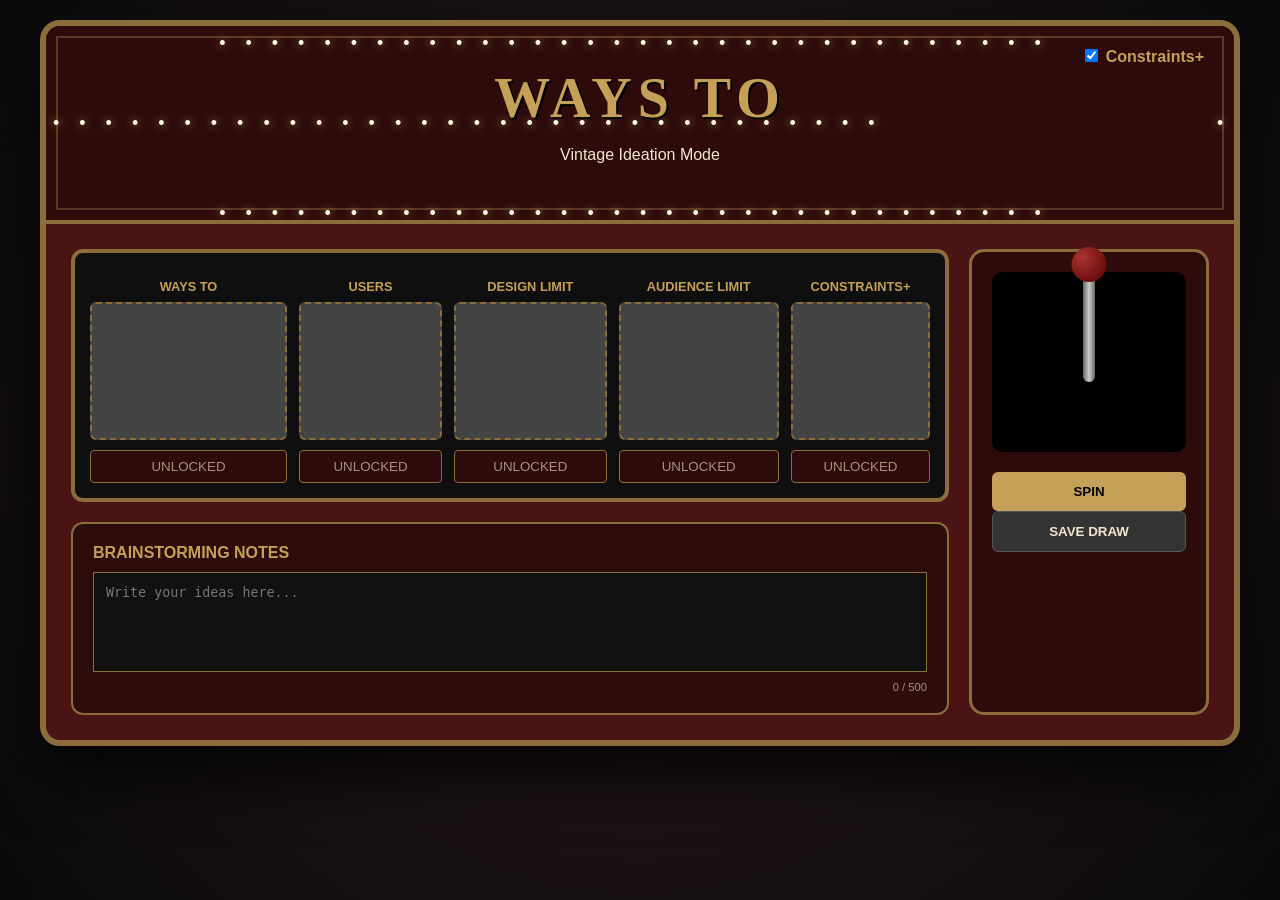
==== commit 6c5f202f: "vintage styling, updated notes" ====
--- a/index.html
+++ b/index.html
@@ -8,47 +8,46 @@
 </head>
 <body>
     <main class="casino-shell">
-        <header class="machine-top">
-            <div>
+        <header class="machine-header">
+            <div class="bulb-frame">
+                <div class="bulb-row top"></div>
+                <div class="bulb-row bottom"></div>
+                <div class="bulb-column left"></div>
+                <div class="bulb-column right"></div>
+            </div>
+            <div class="header-content">
                 <h1>Ways To</h1>
-                <p>Vintage slot machine mode for fast ideation rounds.</p>
+                <p>Vintage Ideation Mode</p>
             </div>
-
             <label class="constraints-toggle" for="constraintsPlusToggle">
                 <input type="checkbox" id="constraintsPlusToggle" checked>
-                <span>Show Constraints+</span>
+                <span>Constraints+</span>
             </label>
         </header>
 
         <section class="machine-body">
+            <div class="reel-bank" id="reelBank" aria-label="Card reels"></div>
+
             <aside class="control-panel">
                 <div class="lever-stand">
                     <div class="lever-base" aria-hidden="true"></div>
-                    <div
-                        class="lever"
-                        id="lever"
-                        role="slider"
-                        aria-label="Pull lever to spin"
-                        aria-valuemin="0"
-                        aria-valuemax="100"
-                        aria-valuenow="0"
-                        tabindex="0"
-                    >
-                        <span class="lever-knob" aria-hidden="true"></span>
+                    <div class="lever" id="lever" role="slider" aria-label="Pull lever" tabindex="0">
+                        <span class="lever-knob"></span>
                     </div>
                 </div>
-
-                <button type="button" id="spinButton" class="btn btn-spin">Spin</button>
-                <button type="button" id="saveButton" class="btn btn-save">Save selected cards</button>
-                <p id="saveStatus" class="save-status" role="status"></p>
+                <div class="action-stack">
+                    <button type="button" id="spinButton" class="btn btn-spin">SPIN</button>
+                    <button type="button" id="saveButton" class="btn btn-save">SAVE DRAW</button>
+                    <p id="saveStatus" class="save-status"></p>
+                </div>
             </aside>
 
-            <div class="reel-bank" id="reelBank" aria-label="Card reels"></div>
-
             <aside class="outcome-panel">
-                <h2>Brainstorming Notes</h2>
+                <div class="outcome-header">
+                    <h2>Brainstorming Notes</h2>
+                </div>
                 <div class="note-container">
-                    <textarea id="ideationNote" placeholder="Type your ideas here..." maxlength="500"></textarea>
+                    <textarea id="ideationNote" placeholder="Write your ideas here..." maxlength="500"></textarea>
                     <div id="charCount">0 / 500</div>
                 </div>
             </aside>
--- a/slot-machine.css
+++ b/slot-machine.css
@@ -1,22 +1,17 @@
 :root {
-    --bg: #26140d;
-    --cabinet: #5e2414;
-    --cabinet-dark: #3c150c;
-    --gold: #d8a44b;
-    --gold-dark: #8a5d1d;
-    --screen: #220f0a;
-    --text: #f9e9c9;
-    --muted: #e4c592;
-    --accent: #f8d27f;
-    --danger: #a33f24;
-    --ok: #d8a44b; /* Changed to match theme */
-    --wheel-w: clamp(140px, 20vw, 172px);
+    --primary-bg: #1a0d0a;
+    --cabinet-main: #4a1414; /* Muted Vintage Red */
+    --cabinet-dark: #2d0b0b;
+    --accent-gold: #c5a059;
+    --accent-gold-dim: #8a6d3b;
+    --text-primary: #f2e6d0;
+    --text-muted: #a6927d;
+    --ui-panel: #0f0f0f;
+    --card-surface: #d9d9d9;
+    --bulb-color: #fff9e6;
+    
+    --wheel-w: clamp(140px, 18vw, 165px);
     --card-h: clamp(120px, 18vw, 138px);
-    --spacing: clamp(12px, 2vw, 20px);
-    --gap-small: clamp(8px, 1.5vw, 14px);
-    --font-base: clamp(14px, 2vw, 16px);
-    --font-lg: clamp(1.2rem, 4vw, 2rem);
-    --card-font-size: clamp(0.75rem, 2.5vw, 0.9rem);
 }
 
 * { box-sizing: border-box; }
@@ -24,168 +19,184 @@
 body {
     margin: 0;
     min-height: 100vh;
-    font-family: "Trebuchet MS", Arial, sans-serif;
-    background:
-        radial-gradient(circle at 20% 8%, #6a2b17 0, transparent 45%),
-        radial-gradient(circle at 88% 12%, #7f341c 0, transparent 35%),
-        linear-gradient(180deg, #2f120a, #1a0905);
-    color: var(--text);
-    padding: clamp(8px, 4vw, 20px);
-    font-size: var(--font-base);
-    overflow-x: hidden;
+    font-family: "Trebuchet MS", sans-serif;
+    background: radial-gradient(circle at center, #2b1a1a, #0a0a0a);
+    color: var(--text-primary);
+    padding: 20px;
 }
 
 .casino-shell {
-    max-width: 100%;
-    width: 100%;
+    max-width: 1200px;
     margin: 0 auto;
-    border: clamp(4px, 1vw, 7px) solid var(--gold-dark);
-    border-radius: clamp(12px, 3vw, 24px);
-    background: linear-gradient(180deg, #7a3019, var(--cabinet) 30%, var(--cabinet-dark));
-    box-shadow: 0 20px 40px rgba(0, 0, 0, 0.4);
+    border: 6px solid var(--accent-gold-dim);
+    border-radius: 20px;
+    background: var(--cabinet-main);
+    box-shadow: 0 30px 60px rgba(0,0,0,0.8);
     overflow: hidden;
 }
 
-.machine-top {
+/* HEADER WITH BULB FRAME */
+.machine-header {
+    position: relative;
+    padding: 40px;
+    background: var(--cabinet-dark);
+    text-align: center;
+    border-bottom: 4px solid var(--accent-gold-dim);
+}
+
+.bulb-frame {
+    position: absolute;
+    top: 10px; left: 10px; right: 10px; bottom: 10px;
+    pointer-events: none;
+    border: 2px solid rgba(197, 160, 89, 0.3);
+}
+
+.bulb-row, .bulb-column {
+    position: absolute;
     display: flex;
-    justify-content: space-between;
-    align-items: center;
-    gap: clamp(8px, 2vw, 16px);
-    padding: clamp(12px, 3vw, 18px) clamp(16px, 4vw, 24px);
-    background: linear-gradient(180deg, #8d3a1f, #722c18);
-    border-bottom: clamp(2px, 0.5vw, 4px) solid var(--gold-dark);
-    flex-wrap: wrap;
-}
-
-.machine-top h1 { margin: 0; font-size: var(--font-lg); letter-spacing: 0.05em; text-transform: uppercase; }
-.machine-top p { margin: 4px 0 0; color: var(--muted); font-size: clamp(0.7rem, 1.5vw, 0.9rem); }
+    justify-content: space-around;
+}
+
+.bulb-row { width: 100%; height: 10px; left: 0; }
+.bulb-column { height: 100%; width: 10px; top: 0; flex-direction: column; }
+
+.top { top: -5px; }
+.bottom { bottom: -5px; }
+.left { left: -5px; }
+.right { right: -5px; }
+
+.bulb-row::after, .bulb-column::after {
+    content: "••••••••••••••••••••••••••••••••";
+    color: var(--bulb-color);
+    font-size: 18px;
+    filter: drop-shadow(0 0 5px var(--accent-gold));
+    letter-spacing: 20px;
+}
+
+.header-content h1 {
+    margin: 0;
+    font-size: 3.5rem;
+    text-transform: uppercase;
+    color: var(--accent-gold);
+    letter-spacing: 6px;
+    font-family: "Georgia", serif;
+    text-shadow: 2px 2px 0px #000;
+}
 
 .constraints-toggle {
-    display: inline-flex;
-    align-items: center;
-    gap: clamp(6px, 1.5vw, 8px);
-    color: var(--accent);
-    font-weight: 700;
-    font-size: clamp(0.75rem, 1.5vw, 1rem);
-    white-space: nowrap;
-}
-
+    position: absolute;
+    top: 20px;
+    right: 30px;
+    color: var(--accent-gold);
+    font-weight: bold;
+    z-index: 10;
+}
+
+/* MAIN BODY LAYOUT */
 .machine-body {
     display: grid;
-    grid-template-columns: auto minmax(280px, 1fr);
-    grid-template-rows: auto auto;
+    grid-template-columns: 1fr 240px;
     grid-template-areas:
-        "control-panel reel-bank"
-        "control-panel outcome-panel";
-    gap: clamp(10px, 2vw, 18px);
-    padding: clamp(12px, 3vw, 20px);
+        "reel-bank control-panel"
+        "outcome-panel control-panel";
+    gap: 20px;
+    padding: 25px;
 }
 
 .reel-bank {
     grid-area: reel-bank;
     display: flex;
-    gap: clamp(6px, 1.5vw, 10px);
-    flex: 1;
-    padding: clamp(10px, 2vw, 14px);
-    border-radius: clamp(8px, 2vw, 14px);
-    border: clamp(2px, 0.5vw, 4px) solid var(--gold-dark);
-    background: linear-gradient(180deg, #2f1410, #160905), repeating-linear-gradient(-45deg, rgba(255, 255, 255, 0.04) 0, rgba(255, 255, 255, 0.04) 8px, transparent 8px, transparent 16px);
-    min-width: 0;
+    gap: 12px;
+    padding: 15px;
+    background: var(--ui-panel);
+    border: 4px solid var(--accent-gold-dim);
+    border-radius: 12px;
     overflow-x: auto;
 }
 
-.reel { width: var(--wheel-w); min-width: var(--wheel-w); flex-shrink: 0; }
-.reel.hidden { display: none; }
-.reel-title { margin: 0 0 8px; text-align: center; color: var(--accent); font-size: clamp(0.65rem, 1.2vw, 0.82rem); text-transform: uppercase; letter-spacing: 0.08em; }
+.reel-title { 
+    text-align: center; 
+    color: var(--accent-gold); 
+    font-size: 0.8rem; 
+    text-transform: uppercase;
+    margin-bottom: 8px;
+}
 
 .window {
     height: var(--card-h);
-    border-radius: clamp(6px, 1.5vw, 10px);
-    border: clamp(2px, 0.5vw, 3px) solid #7a5320;
-    background: var(--screen);
+    background: #222;
+    border-radius: 6px;
+    border: 3px solid #333;
     overflow: hidden;
     position: relative;
-    box-shadow: inset 0 0 0 2px rgba(216, 164, 75, 0.25);
-}
-
-/* Restored Logo Placeholder Styles */
-.window.initial { background: #c6c6c6 url('logoplaceholder.png') center/contain no-repeat; border: 2px dashed #9d9d9d; }
-.window.initial .card { background: transparent; }
-.window.initial .card-placeholder { background: transparent; color: transparent; border: none; }
-
-.window::before, .window::after { content: ""; position: absolute; left: 0; width: 100%; height: 18px; pointer-events: none; z-index: 2; }
-.window::before { top: 0; background: linear-gradient(180deg, rgba(0, 0, 0, 0.5), transparent); }
-.window::after { bottom: 0; background: linear-gradient(0deg, rgba(0, 0, 0, 0.5), transparent); }
-
-.strip { transition: transform 2s cubic-bezier(0.22, 0.85, 0.2, 1); }
-.card { height: var(--card-h); padding: clamp(8px, 2vw, 12px); display: flex; align-items: center; justify-content: center; box-sizing: border-box; }
+}
+
+/* INITIAL LOGO STATE */
+.window.initial {
+    background: #444 url('logoplaceholder.png') center/contain no-repeat;
+    border: 2px dashed var(--accent-gold-dim);
+}
+.window.initial .strip { opacity: 0; }
+
+.card { height: var(--card-h); padding: 10px; display: flex; align-items: center; justify-content: center; }
 .card-placeholder {
-    width: 100%; height: 100%; border-radius: 8px; border: 2px dashed #9d9d9d;
-    background: #c6c6c6; color: #353535; display: flex; align-items: center; 
-    justify-content: center; text-align: center; font-size: var(--card-font-size);
-    font-weight: 600; padding: clamp(4px, 1vw, 8px); line-height: 1.2; word-wrap: break-word;
+    width: 100%; height: 100%; background: var(--card-surface);
+    color: #333; display: flex; align-items: center; justify-content: center;
+    text-align: center; font-size: 0.85rem; font-weight: bold;
+    border-radius: 4px; border: 1px solid #999;
 }
 
 .lock-btn {
-    margin-top: clamp(6px, 1.5vw, 8px); width: 100%; padding: clamp(7px, 1.5vw, 9px); 
-    border: 2px solid #9f6a27; border-radius: 8px; color: #ffe8bd; font-weight: 700;
-    background: linear-gradient(180deg, #5e2a17, #3a170d); cursor: pointer;
-}
-
-/* Removed green locked state */
-.lock-btn.active { border-color: var(--gold); color: var(--gold); }
-
+    margin-top: 10px; width: 100%; padding: 8px; border-radius: 4px;
+    background: var(--cabinet-dark); border: 1px solid var(--accent-gold-dim);
+    color: var(--text-muted); cursor: pointer; text-transform: uppercase;
+}
+.lock-btn.active { color: var(--accent-gold); border-color: var(--accent-gold); }
+
+/* CONTROL PANEL (RIGHT) */
 .control-panel {
     grid-area: control-panel;
-    width: 100%; border: clamp(2px, 0.5vw, 4px) solid var(--gold-dark);
-    border-radius: clamp(8px, 2vw, 14px); background: linear-gradient(180deg, #502013, #36140c);
-    padding: clamp(10px, 2vw, 14px); display: flex; flex-direction: column; gap: clamp(10px, 1.5vw, 14px);
-}
-
+    background: var(--cabinet-dark);
+    border: 3px solid var(--accent-gold-dim);
+    border-radius: 15px;
+    padding: 20px;
+    display: flex;
+    flex-direction: column;
+    gap: 20px;
+}
+
+.lever-stand {
+    height: 180px; background: #000; border-radius: 10px;
+    position: relative; display: flex; justify-content: center; padding-bottom: 15px;
+}
+.lever {
+    width: 12px; height: 110px; background: linear-gradient(90deg, #666, #ccc, #666);
+    border-radius: 10px; transform-origin: bottom center; cursor: grab;
+}
+.lever-knob {
+    position: absolute; top: -25px; left: 50%; transform: translateX(-50%);
+    width: 35px; height: 35px; border-radius: 50%;
+    background: radial-gradient(circle at 30% 30%, #a33, #500);
+}
+
+.btn { width: 100%; padding: 12px; border: none; border-radius: 6px; font-weight: bold; cursor: pointer; }
+.btn-spin { background: var(--accent-gold); color: #000; }
+.btn-save { background: #333; color: var(--text-primary); border: 1px solid #555; }
+
+/* OUTCOME / NOTES */
 .outcome-panel {
     grid-area: outcome-panel;
-    display: flex; flex-direction: column; gap: clamp(8px, 1.5vw, 10px);
-    padding: clamp(10px, 2vw, 12px); border-radius: clamp(10px, 2vw, 12px);
-    background: rgba(255, 255, 255, 0.05); border: 1px solid rgba(255, 255, 255, 0.08);
-}
-
-.outcome-panel h2 { margin: 0; font-size: clamp(0.95rem, 1.8vw, 1.1rem); color: var(--accent); text-transform: uppercase; }
-
-/* Note Box Styles */
-.note-container { display: flex; flex-direction: column; gap: 8px; flex-grow: 1; }
+    padding: 20px; background: rgba(0,0,0,0.4);
+    border: 2px solid var(--accent-gold-dim); border-radius: 12px;
+}
+.outcome-panel h2 { margin: 0 0 10px; font-size: 1rem; color: var(--accent-gold); text-transform: uppercase; }
+
 #ideationNote {
-    width: 100%; min-height: 120px; background: rgba(0, 0, 0, 0.3); border: 2px solid var(--gold-dark);
-    border-radius: 8px; color: var(--text); padding: 12px; font-family: inherit; resize: none; outline: none;
-}
-#ideationNote:focus { border-color: var(--gold); }
-#charCount { text-align: right; font-size: 0.75rem; color: var(--muted); }
-
-.lever-stand {
-    height: clamp(140px, 20vw, 210px); border-radius: 10px; border: 2px solid #774f1a;
-    background: linear-gradient(180deg, #271008, #1a0905); position: relative;
-    display: flex; align-items: flex-end; justify-content: center; padding-bottom: clamp(12px, 2vw, 20px);
-}
-
-.lever-base { position: absolute; bottom: clamp(6px, 1.5vw, 10px); width: clamp(50px, 8vw, 74px); height: clamp(12px, 2vw, 16px); border-radius: 999px; background: #ab6f29; }
-.lever {
-    width: clamp(8px, 1.2vw, 12px); height: clamp(80px, 15vw, 128px); border-radius: 999px;
-    transform-origin: bottom center; background: linear-gradient(180deg, #d8d8d8, #6a6a6a);
-    cursor: grab; touch-action: none; position: relative; z-index: 2;
-}
-
-.lever-knob {
-    position: absolute; left: 50%; top: -21px; transform: translateX(-50%);
-    width: clamp(24px, 4vw, 36px); height: clamp(24px, 4vw, 36px); border-radius: 50%;
-    background: radial-gradient(circle at 35% 35%, #ffddb2, #d8742d 65%, #9c4618);
-}
-
-.btn { width: 100%; padding: clamp(8px, 1.5vw, 10px); border-radius: 8px; border: 2px solid #6d4616; font-weight: 700; cursor: pointer; color: #ffe8bd; }
-.btn-spin { background: linear-gradient(180deg, #b74427, #872b17); }
-.btn-save { background: linear-gradient(180deg, #2f6d57, #214b3e); }
-.btn:disabled { opacity: 0.6; cursor: not-allowed; }
-.save-status { min-height: 1.25em; margin: 0; color: var(--muted); font-size: clamp(0.75rem, 1.5vw, 0.9rem); }
-
-@media (max-width: 640px) {
-    .machine-body { grid-template-columns: 1fr 1fr; grid-template-areas: "reel-bank reel-bank" "control-panel outcome-panel"; }
-    .reel-bank { grid-column: 1 / -1; }
+    width: 100%; height: 100px; background: #111; border: 1px solid var(--accent-gold-dim);
+    color: var(--text-primary); padding: 12px; resize: none;
+}
+#charCount { text-align: right; font-size: 0.7rem; color: var(--text-muted); margin-top: 5px; }
+
+@media (max-width: 850px) {
+    .machine-body { grid-template-columns: 1fr; grid-template-areas: "reel-bank" "control-panel" "outcome-panel"; }
 }
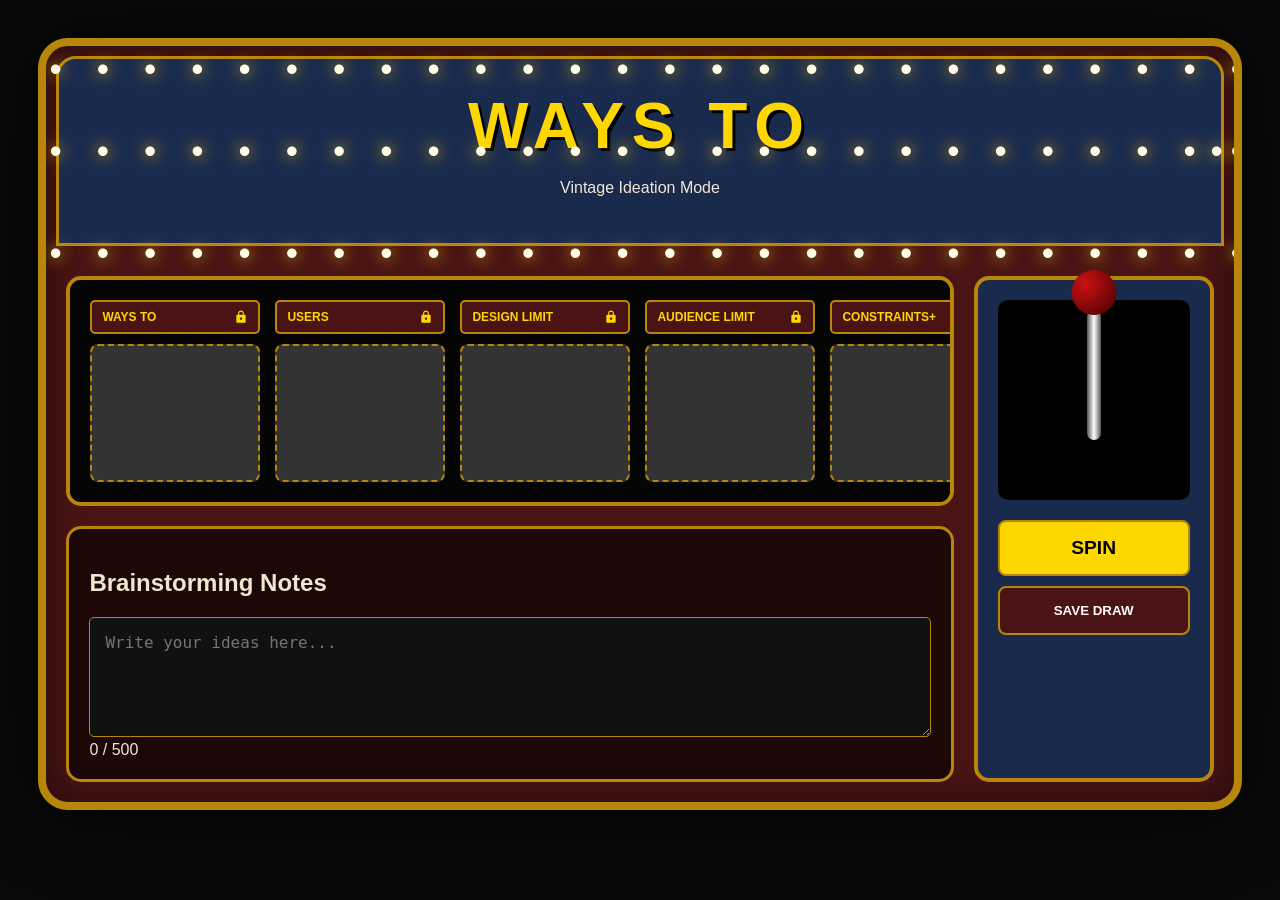
==== commit 5460c6c5: "lock button/checkbox removed, added lock to title" ====
--- a/index.html
+++ b/index.html
@@ -9,20 +9,17 @@
 <body>
     <main class="casino-shell">
         <header class="machine-header">
-            <div class="bulb-frame">
+            <div class="header-bulb-frame">
                 <div class="bulb-row top"></div>
                 <div class="bulb-row bottom"></div>
                 <div class="bulb-column left"></div>
                 <div class="bulb-column right"></div>
             </div>
+            
             <div class="header-content">
                 <h1>Ways To</h1>
                 <p>Vintage Ideation Mode</p>
             </div>
-            <label class="constraints-toggle" for="constraintsPlusToggle">
-                <input type="checkbox" id="constraintsPlusToggle" checked>
-                <span>Constraints+</span>
-            </label>
         </header>
 
         <section class="machine-body">
--- a/slot-machine.css
+++ b/slot-machine.css
@@ -1,16 +1,16 @@
 :root {
-    --primary-bg: #1a0d0a;
-    --cabinet-main: #4a1414; /* Muted Vintage Red */
-    --cabinet-dark: #2d0b0b;
-    --accent-gold: #c5a059;
-    --accent-gold-dim: #8a6d3b;
-    --text-primary: #f2e6d0;
-    --text-muted: #a6927d;
-    --ui-panel: #0f0f0f;
-    --card-surface: #d9d9d9;
-    --bulb-color: #fff9e6;
+    --bg-main: #0a0a0a;
+    --primary-cabinet: #4a1414;
+    --secondary-blue: #1a2a4d; /* Muted Royal Blue */
+    --accent-gold-bright: #ffd700; /* Bright Gold */
+    --accent-gold-metal: #b8860b;
+    --text-main: #f2e6d0;
+    --text-dim: #a6927d;
+    --panel-bg: #050505;
+    --card-face: #e0e0e0;
+    --bulb-lit: #fffbe6;
     
-    --wheel-w: clamp(140px, 18vw, 165px);
+    --wheel-w: clamp(140px, 16vw, 170px);
     --card-h: clamp(120px, 18vw, 138px);
 }
 
@@ -20,79 +20,63 @@
     margin: 0;
     min-height: 100vh;
     font-family: "Trebuchet MS", sans-serif;
-    background: radial-gradient(circle at center, #2b1a1a, #0a0a0a);
-    color: var(--text-primary);
-    padding: 20px;
+    background: var(--bg-main);
+    color: var(--text-main);
+    padding: clamp(10px, 3vw, 40px);
 }
 
 .casino-shell {
-    max-width: 1200px;
+    max-width: 1300px;
     margin: 0 auto;
-    border: 6px solid var(--accent-gold-dim);
-    border-radius: 20px;
-    background: var(--cabinet-main);
-    box-shadow: 0 30px 60px rgba(0,0,0,0.8);
-    overflow: hidden;
-}
-
-/* HEADER WITH BULB FRAME */
+    border: 8px solid var(--accent-gold-metal);
+    border-radius: 30px;
+    background: var(--primary-cabinet);
+    box-shadow: 0 0 80px rgba(0,0,0,0.9), inset 0 0 40px rgba(0,0,0,0.5);
+    overflow: hidden; /* Important for clean edges */
+}
+
+/* HEADER WITH PRECISE BULB PERIMETER */
 .machine-header {
     position: relative;
-    padding: 40px;
-    background: var(--cabinet-dark);
+    padding: 30px 20px;
+    background: var(--secondary-blue);
     text-align: center;
-    border-bottom: 4px solid var(--accent-gold-dim);
-}
-
-.bulb-frame {
-    position: absolute;
-    top: 10px; left: 10px; right: 10px; bottom: 10px;
-    pointer-events: none;
-    border: 2px solid rgba(197, 160, 89, 0.3);
-}
-
-.bulb-row, .bulb-column {
-    position: absolute;
-    display: flex;
-    justify-content: space-around;
-}
-
-.bulb-row { width: 100%; height: 10px; left: 0; }
-.bulb-column { height: 100%; width: 10px; top: 0; flex-direction: column; }
-
-.top { top: -5px; }
-.bottom { bottom: -5px; }
-.left { left: -5px; }
-.right { right: -5px; }
-
-.bulb-row::after, .bulb-column::after {
-    content: "••••••••••••••••••••••••••••••••";
-    color: var(--bulb-color);
-    font-size: 18px;
-    filter: drop-shadow(0 0 5px var(--accent-gold));
-    letter-spacing: 20px;
+    border-radius: 20px 20px 0 0;
+    margin: 10px; /* Space around the title box */
+    border: 3px solid var(--accent-gold-metal);
 }
 
 .header-content h1 {
     margin: 0;
-    font-size: 3.5rem;
+    font-size: clamp(2rem, 5vw, 4rem);
     text-transform: uppercase;
-    color: var(--accent-gold);
-    letter-spacing: 6px;
-    font-family: "Georgia", serif;
-    text-shadow: 2px 2px 0px #000;
-}
-
-.constraints-toggle {
+    color: var(--accent-gold-bright);
+    letter-spacing: 8px;
+    text-shadow: 3px 3px 0px #000;
+}
+
+/* BIG BULBS AROUND HEADER BORDER */
+.header-bulb-frame {
     position: absolute;
-    top: 20px;
-    right: 30px;
-    color: var(--accent-gold);
-    font-weight: bold;
+    /* Positioned just outside the header box border */
+    top: -10px; left: -10px; right: -10px; bottom: -10px;
+    pointer-events: none;
     z-index: 10;
 }
-
-/* MAIN BODY LAYOUT */
+.bulb-row, .bulb-column { position: absolute; display: flex; justify-content: space-around; }
+.bulb-row { width: 100%; height: 20px; }
+.bulb-column { height: 100%; width: 20px; flex-direction: column; }
+.top { top: 0; } .bottom { bottom: 0; } .left { left: 0; } .right { right: 0; }
+
+.bulb-row::after, .bulb-column::after {
+    content: "••••••••••••••••••••••••••••";
+    color: var(--bulb-lit);
+    font-size: 35px; /* Big Bulbs */
+    filter: drop-shadow(0 0 8px var(--accent-gold-bright));
+    letter-spacing: 35px;
+}
+
+/* LAYOUT */
 .machine-body {
     display: grid;
     grid-template-columns: 1fr 240px;
@@ -100,64 +84,95 @@
         "reel-bank control-panel"
         "outcome-panel control-panel";
     gap: 20px;
-    padding: 25px;
+    padding: 20px;
 }
 
 .reel-bank {
     grid-area: reel-bank;
     display: flex;
-    gap: 12px;
-    padding: 15px;
-    background: var(--ui-panel);
-    border: 4px solid var(--accent-gold-dim);
-    border-radius: 12px;
+    gap: 15px;
+    padding: 20px;
+    background: var(--panel-bg);
+    border: 4px solid var(--accent-gold-metal);
+    border-radius: 15px;
     overflow-x: auto;
 }
 
-.reel-title { 
-    text-align: center; 
-    color: var(--accent-gold); 
-    font-size: 0.8rem; 
+/* REEL STRUCTURE */
+.reel { width: var(--wheel-w); min-width: var(--wheel-w); }
+
+/* THE COMBINED TOGGLE BUTTON */
+.reel-toggle-btn {
+    width: 100%;
+    display: flex;
+    align-items: center;
+    justify-content: space-between;
+    padding: 8px 10px;
+    margin-bottom: 10px;
+    background: var(--primary-cabinet);
+    border: 2px solid var(--accent-gold-metal);
+    border-radius: 5px;
+    cursor: pointer;
+    transition: all 0.2s;
+}
+.reel-toggle-btn:hover { background: #631b1b; }
+
+.reel-title-text {
+    font-size: 0.75rem;
+    color: var(--accent-gold-bright);
     text-transform: uppercase;
-    margin-bottom: 8px;
-}
-
+    font-weight: bold;
+    pointer-events: none;
+}
+
+/* Icon Styling - ALWAYS VISIBLE */
+.lock-icon { 
+    width: 14px; 
+    height: 14px; 
+    transition: opacity 0.3s;
+    pointer-events: none;
+}
+
+/* If category is OFF, make the active Locked icon disappear */
+.reel-toggle-btn .locked-icon { display: block; fill: var(--accent-gold-bright); }
+.reel-toggle-btn .unlocked-icon { display: none; fill: var(--text-dim); }
+
+/* If category is ON (not active), make the active Unlocked icon appear */
+.reel-toggle-btn.not-active .locked-icon { display: none; }
+.reel-toggle-btn.not-active .unlocked-icon { display: block; }
+
+/* VISIBILITY LOGIC */
 .window {
     height: var(--card-h);
-    background: #222;
-    border-radius: 6px;
+    background: #111;
+    border-radius: 8px;
     border: 3px solid #333;
     overflow: hidden;
     position: relative;
-}
-
-/* INITIAL LOGO STATE */
+    transition: opacity 0.3s;
+}
 .window.initial {
-    background: #444 url('logoplaceholder.png') center/contain no-repeat;
-    border: 2px dashed var(--accent-gold-dim);
-}
-.window.initial .strip { opacity: 0; }
-
-.card { height: var(--card-h); padding: 10px; display: flex; align-items: center; justify-content: center; }
+    background: #333 url('logoplaceholder.png') center/contain no-repeat;
+    border: 2px dashed var(--accent-gold-metal);
+}
+.window.initial .strip { display: none; }
+
+/* When hidden, keep the space but remove visual window */
+.reel.hidden-reel .window { visibility: hidden; opacity: 0; }
+
+.card { height: var(--card-h); padding: 12px; display: flex; align-items: center; justify-content: center; }
 .card-placeholder {
-    width: 100%; height: 100%; background: var(--card-surface);
-    color: #333; display: flex; align-items: center; justify-content: center;
-    text-align: center; font-size: 0.85rem; font-weight: bold;
-    border-radius: 4px; border: 1px solid #999;
-}
-
-.lock-btn {
-    margin-top: 10px; width: 100%; padding: 8px; border-radius: 4px;
-    background: var(--cabinet-dark); border: 1px solid var(--accent-gold-dim);
-    color: var(--text-muted); cursor: pointer; text-transform: uppercase;
-}
-.lock-btn.active { color: var(--accent-gold); border-color: var(--accent-gold); }
-
-/* CONTROL PANEL (RIGHT) */
+    width: 100%; height: 100%; background: var(--card-face);
+    color: #000; font-weight: bold; font-size: 0.85rem;
+    display: flex; align-items: center; justify-content: center; text-align: center;
+    border-radius: 6px; padding: 5px;
+}
+
+/* CONTROL PANEL */
 .control-panel {
     grid-area: control-panel;
-    background: var(--cabinet-dark);
-    border: 3px solid var(--accent-gold-dim);
+    background: var(--secondary-blue);
+    border: 4px solid var(--accent-gold-metal);
     border-radius: 15px;
     padding: 20px;
     display: flex;
@@ -166,37 +181,34 @@
 }
 
 .lever-stand {
-    height: 180px; background: #000; border-radius: 10px;
-    position: relative; display: flex; justify-content: center; padding-bottom: 15px;
+    height: 200px; background: #000; border-radius: 10px;
+    position: relative; display: flex; justify-content: center;
 }
 .lever {
-    width: 12px; height: 110px; background: linear-gradient(90deg, #666, #ccc, #666);
-    border-radius: 10px; transform-origin: bottom center; cursor: grab;
+    width: 14px; height: 130px; background: linear-gradient(90deg, #555, #fff, #555);
+    border-radius: 10px; transform-origin: bottom center; cursor: grab; margin-top: 10px;
 }
 .lever-knob {
-    position: absolute; top: -25px; left: 50%; transform: translateX(-50%);
-    width: 35px; height: 35px; border-radius: 50%;
-    background: radial-gradient(circle at 30% 30%, #a33, #500);
-}
-
-.btn { width: 100%; padding: 12px; border: none; border-radius: 6px; font-weight: bold; cursor: pointer; }
-.btn-spin { background: var(--accent-gold); color: #000; }
-.btn-save { background: #333; color: var(--text-primary); border: 1px solid #555; }
-
-/* OUTCOME / NOTES */
+    position: absolute; top: -30px; left: 50%; transform: translateX(-50%);
+    width: 45px; height: 45px; border-radius: 50%;
+    background: radial-gradient(circle at 30% 30%, #c11, #400);
+}
+
+.btn { width: 100%; padding: 15px; border: 2px solid var(--accent-gold-metal); border-radius: 8px; font-weight: bold; font-family: inherit; cursor: pointer; text-transform: uppercase; }
+.btn-spin { background: var(--accent-gold-bright); color: #000; font-size: 1.2rem; }
+.btn-save { background: var(--primary-cabinet); color: #fff; margin-top: 10px; }
+
+/* OUTCOME PANEL */
 .outcome-panel {
     grid-area: outcome-panel;
-    padding: 20px; background: rgba(0,0,0,0.4);
-    border: 2px solid var(--accent-gold-dim); border-radius: 12px;
-}
-.outcome-panel h2 { margin: 0 0 10px; font-size: 1rem; color: var(--accent-gold); text-transform: uppercase; }
-
+    padding: 20px; background: rgba(0,0,0,0.6);
+    border: 3px solid var(--accent-gold-metal); border-radius: 15px;
+}
 #ideationNote {
-    width: 100%; height: 100px; background: #111; border: 1px solid var(--accent-gold-dim);
-    color: var(--text-primary); padding: 12px; resize: none;
-}
-#charCount { text-align: right; font-size: 0.7rem; color: var(--text-muted); margin-top: 5px; }
-
-@media (max-width: 850px) {
+    width: 100%; height: 120px; background: #111; border: 1px solid var(--accent-gold-metal);
+    color: var(--text-main); padding: 15px; font-size: 1rem; border-radius: 5px;
+}
+
+@media (max-width: 900px) {
     .machine-body { grid-template-columns: 1fr; grid-template-areas: "reel-bank" "control-panel" "outcome-panel"; }
 }
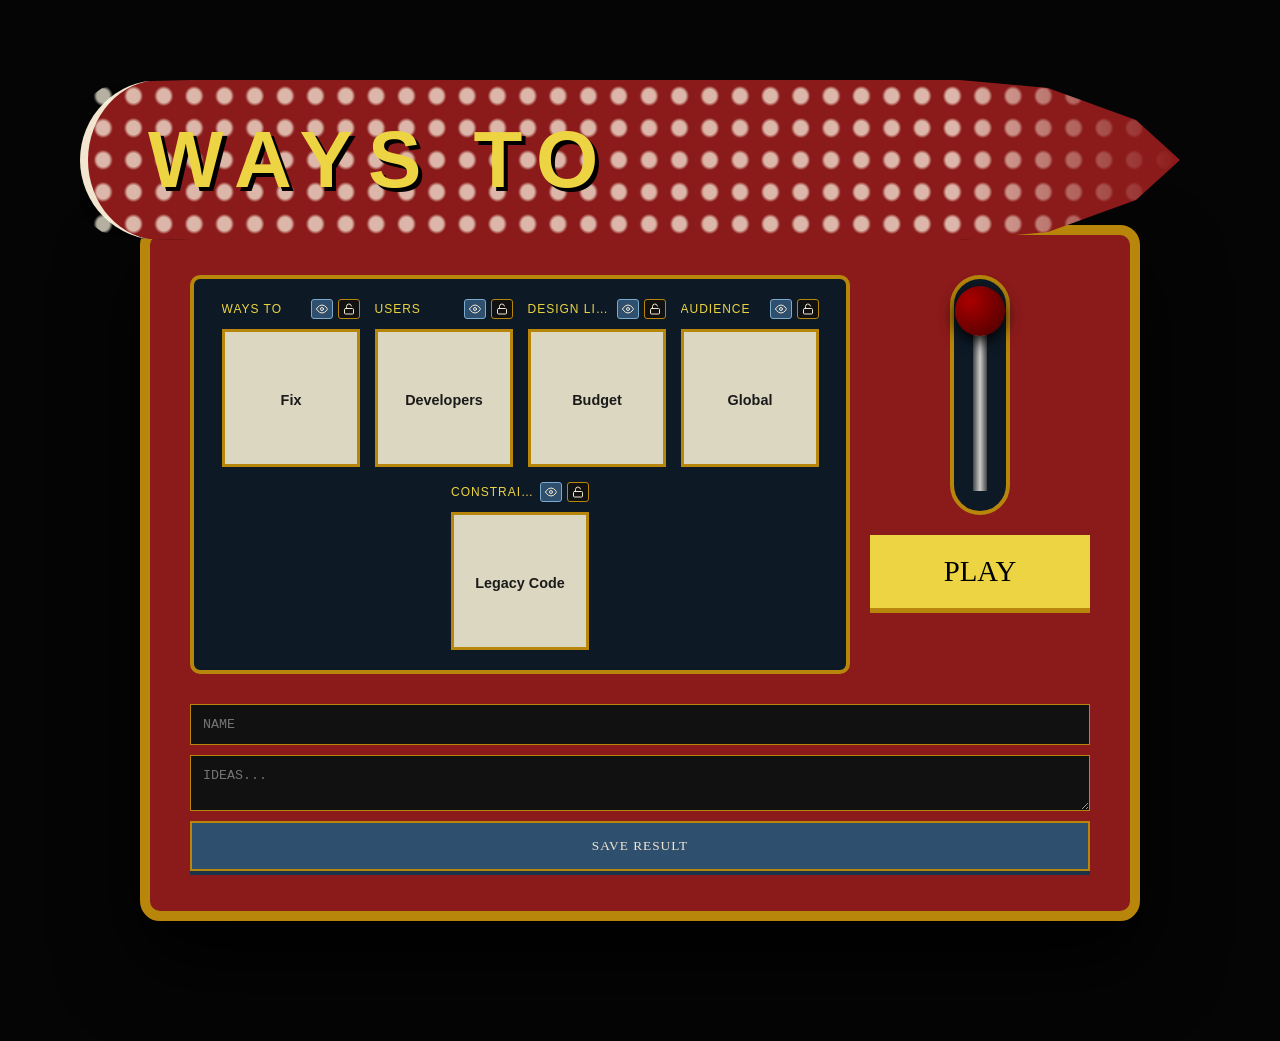
==== commit ab211b33: "scaling, alignment, card function fix" ====
--- a/index.html
+++ b/index.html
@@ -3,56 +3,40 @@
 <head>
     <meta charset="UTF-8">
     <meta name="viewport" content="width=device-width, initial-scale=1.0">
-    <title>Ways To - Vintage Slot Machine</title>
+    <title>Ways To Slot Machine</title>
     <link rel="stylesheet" href="slot-machine.css">
 </head>
 <body>
-    <main class="casino-shell">
-        <header class="machine-header">
-            <div class="header-bulb-frame">
-                <div class="bulb-row top"></div>
-                <div class="bulb-row bottom"></div>
-                <div class="bulb-column left"></div>
-                <div class="bulb-column right"></div>
-            </div>
-            
-            <div class="header-content">
-                <h1>Ways To</h1>
-                <p>Vintage Ideation Mode</p>
-            </div>
+
+    <div class="machine-container">
+        <header class="arrow-header">
+            <h1>Ways To</h1>
         </header>
 
-        <section class="machine-body">
-            <div class="reel-bank" id="reelBank" aria-label="Card reels"></div>
+        <main class="casino-shell">
+            <div class="machine-grid">
+                <section class="reel-bank" id="reelBank"></section>
+                
+                <aside class="sidebar">
+                    <div class="lever-stand">
+                        <div class="lever" id="lever">
+                            <span class="lever-knob"></span>
+                        </div>
+                    </div>
+                    <button id="spinButton" class="btn-spin">PLAY</button>
+                </aside>
+            </div>
 
-            <aside class="control-panel">
-                <div class="lever-stand">
-                    <div class="lever-base" aria-hidden="true"></div>
-                    <div class="lever" id="lever" role="slider" aria-label="Pull lever" tabindex="0">
-                        <span class="lever-knob"></span>
-                    </div>
-                </div>
-                <div class="action-stack">
-                    <button type="button" id="spinButton" class="btn btn-spin">SPIN</button>
-                    <button type="button" id="saveButton" class="btn btn-save">SAVE DRAW</button>
-                    <p id="saveStatus" class="save-status"></p>
-                </div>
-            </aside>
+            <footer class="outcome-panel">
+                <input type="text" id="userName" placeholder="NAME">
+                <textarea id="ideationNote" placeholder="IDEAS..."></textarea>
+                <button id="saveButton" class="btn-save">SAVE RESULT</button>
+            </footer>
+        </main>
 
-            <aside class="outcome-panel">
-                <div class="outcome-header">
-                    <h2>Brainstorming Notes</h2>
-                </div>
-                <div class="note-container">
-                    <textarea id="ideationNote" placeholder="Write your ideas here..." maxlength="500"></textarea>
-                    <div id="charCount">0 / 500</div>
-                </div>
-            </aside>
-        </section>
-    </main>
-    <script src="decks-data.js"></script>
-    <script src="supabase-config.js"></script>
-    <script src="save-draws.js"></script>
+        <section class="saved-list" id="savedList"></section>
+    </div>
+
     <script src="slot-machine.js"></script>
 </body>
 </html>
--- a/slot-machine.css
+++ b/slot-machine.css
@@ -1,214 +1,343 @@
 :root {
-    --bg-main: #0a0a0a;
-    --primary-cabinet: #4a1414;
-    --secondary-blue: #1a2a4d; /* Muted Royal Blue */
-    --accent-gold-bright: #ffd700; /* Bright Gold */
-    --accent-gold-metal: #b8860b;
-    --text-main: #f2e6d0;
-    --text-dim: #a6927d;
-    --panel-bg: #050505;
-    --card-face: #e0e0e0;
-    --bulb-lit: #fffbe6;
-    
-    --wheel-w: clamp(140px, 16vw, 170px);
-    --card-h: clamp(120px, 18vw, 138px);
+    --vintage-red: #8b1a1a;
+    --hunter-green: #1a2e22;
+    --brass-dark: #b8860b;
+    --brass-light: #edd442;
+    --paper-cream: #f2e6d0;
+    --bulb-glow: #fff9e6;
+    --muted-blue: #2f4f6f;
 }
 
 * { box-sizing: border-box; }
 
 body {
     margin: 0;
-    min-height: 100vh;
+    background: #050505;
+    color: var(--paper-cream);
+    font-family: "Georgia", serif;
+    display: flex;
+    justify-content: center;
+    padding: 80px 20px;
+}
+
+.machine-container {
+    width: 100%;
+    max-width: 1000px;
+    display: flex;
+    flex-direction: column;
+    align-items: center; 
+}
+
+.arrow-header {
+    position: relative;
+    width: calc(100% + 100px); 
+    margin-left: -20px; 
+    height: clamp(100px, 15vw, 160px);
+    background: var(--vintage-red);
+    border-left: 8px solid var(--paper-cream);
+    border-radius: 80px 0 0 80px;
+    clip-path: polygon(0% 15%, 2% 5%, 5% 1%, 10% 0%, 80% 0%, 88% 5%, 96% 25%, 100% 50%, 96% 75%, 88% 95%, 80% 100%, 10% 100%, 5% 99%, 2% 95%, 0% 85%);
+    display: flex;
+    align-items: center;
+    padding-left: 60px;
+    margin-bottom: -15px; 
+    z-index: 20;
+    box-shadow: 0 15px 35px rgba(0,0,0,0.7);
+}
+
+.arrow-header h1 {
+    font-family: "Impact", sans-serif;
+    font-size: clamp(2.5rem, 7vw, 5rem);
+    color: var(--brass-light);
+    margin: 0;
+    text-transform: uppercase;
+    letter-spacing: clamp(4px, 1.5vw, 15px);
+    text-shadow: 4px 4px 0 #000;
+    position: relative;
+    z-index: 5;
+}
+
+.arrow-header::after {
+    content: "";
+    position: absolute;
+    inset: 0;
+    background-image: radial-gradient(var(--bulb-glow) 30%, transparent 45%);
+    background-size: 30px 30px;
+    background-repeat: round;
+    opacity: 0.7;
+    pointer-events: none;
+    mask-image: linear-gradient(to right, black 80%, transparent 100%);
+    animation: pulse 1.5s infinite;
+    z-index: 1;
+}
+
+@keyframes pulse { 
+    0%, 100% { opacity: 0.3; } 
+    50% { opacity: 0.8; } 
+}
+
+.casino-shell {
+    width: 100%;
+    background: var(--vintage-red) url('https://www.transparenttextures.com/patterns/dark-wood.png');
+    border: 10px solid var(--brass-dark);
+    border-radius: 20px;
+    padding: clamp(20px, 4vw, 40px);
+    box-shadow: 0 40px 80px #000;
+    position: relative;
+    z-index: 10;
+}
+
+.machine-grid {
+    display: flex;
+    flex-wrap: nowrap;
+    gap: 20px;
+    justify-content: center;
+    align-items: flex-start;
+}
+
+.reel-bank {
+    display: flex;
+    flex-wrap: wrap;
+    gap: 15px;
+    background: #0d1a26;
+    padding: 20px;
+    border: 4px solid var(--brass-dark);
+    border-radius: 10px;
+    flex: 1;
+    min-width: 0;
+    justify-content: center;
+    overflow: visible;
+}
+
+.reel-container {
+    display: flex;
+    flex-direction: column;
+    align-items: center;
+    flex: 1 1 120px;
+    min-width: 100px;
+    max-width: 138px;
+}
+
+.reel-header {
+    display: flex;
+    align-items: center;
+    gap: 5px;
+    margin-bottom: 10px;
+    width: 100%;
+}
+
+.reel-title {
+    font-family: "Impact", sans-serif;
+    font-size: 0.75rem;
+    color: var(--brass-light);
+    text-transform: uppercase;
+    letter-spacing: 1px;
+    flex: 1;
+    white-space: nowrap;
+    overflow: hidden;
+    text-overflow: ellipsis;
+}
+
+.icon-btn {
+    background: #111;
+    color: var(--paper-cream);
+    border: 1px solid var(--brass-dark);
+    cursor: pointer;
+    padding: 3px 4px;
+    border-radius: 3px;
+    display: flex;
+    align-items: center;
+    justify-content: center;
+    flex-shrink: 0;
+    line-height: 1;
+}
+
+.icon-btn svg {
+    width: 12px;
+    height: 12px;
+    fill: none;
+    stroke: var(--paper-cream);
+    stroke-width: 2;
+    stroke-linecap: round;
+    stroke-linejoin: round;
+    display: block;
+}
+
+.icon-btn.active {
+    background: var(--muted-blue);
+    border-color: #7aaacc;
+}
+
+.window {
+    width: clamp(100px, 14vw, 138px);
+    height: clamp(100px, 14vw, 138px);
+    background: #000;
+    position: relative;
+    overflow: hidden;
+    border: 3px solid var(--brass-dark);
+}
+
+.window.hidden .strip {
+    visibility: hidden;
+}
+
+.window-overlay {
+    position: absolute;
+    inset: 0;
+    background: transparent url('logo.png') center/contain no-repeat;
+    z-index: 10;
+    pointer-events: none;
+    transition: opacity 0.3s ease;
+    opacity: 1;
+}
+
+.strip {
+    position: absolute;
+    top: 0;
+    left: 0;
+    width: 100%;
+    display: flex;
+    flex-direction: column;
+    will-change: transform;
+}
+
+.card {
+    width: 100%;
+    height: 138px;
+    flex-shrink: 0;
+    background: #dcd7c0;
+    color: #1a1a1a;
+    display: flex;
+    align-items: center;
+    justify-content: center;
+    font-weight: bold;
     font-family: "Trebuchet MS", sans-serif;
-    background: var(--bg-main);
-    color: var(--text-main);
-    padding: clamp(10px, 3vw, 40px);
-}
-
-.casino-shell {
-    max-width: 1300px;
-    margin: 0 auto;
-    border: 8px solid var(--accent-gold-metal);
+    font-size: 0.9rem;
+    text-align: center;
+    padding: 10px;
+    border-bottom: 2px solid rgba(0,0,0,0.1);
+}
+
+.sidebar {
+    display: flex;
+    flex-direction: column;
+    align-items: center;
+    width: clamp(150px, 20vw, 220px);
+}
+
+.lever-stand {
+    height: 240px;
+    width: 60px;
+    background: #0d1a26;
+    border: 4px solid var(--brass-dark);
     border-radius: 30px;
-    background: var(--primary-cabinet);
-    box-shadow: 0 0 80px rgba(0,0,0,0.9), inset 0 0 40px rgba(0,0,0,0.5);
-    overflow: hidden; /* Important for clean edges */
-}
-
-/* HEADER WITH PRECISE BULB PERIMETER */
-.machine-header {
-    position: relative;
-    padding: 30px 20px;
-    background: var(--secondary-blue);
-    text-align: center;
-    border-radius: 20px 20px 0 0;
-    margin: 10px; /* Space around the title box */
-    border: 3px solid var(--accent-gold-metal);
-}
-
-.header-content h1 {
-    margin: 0;
-    font-size: clamp(2rem, 5vw, 4rem);
+    position: relative;
+    display: flex;
+    justify-content: center;
+}
+
+.lever {
+    width: 14px;
+    height: 180px;
+    background: linear-gradient(90deg, #444, #ccc, #444);
+    position: absolute;
+    bottom: 20px;
+    transform-origin: bottom center;
+    cursor: grab;
+}
+
+.lever-knob {
+    position: absolute;
+    top: -25px;
+    left: 50%;
+    transform: translateX(-50%);
+    width: 50px;
+    height: 50px;
+    background: radial-gradient(circle at 30% 30%, #a00, #400);
+    border-radius: 50%;
+    box-shadow: 0 5px 15px #000;
+}
+
+.btn-spin {
+    width: 100%;
+    margin-top: 20px;
+    padding: 20px;
+    background: var(--brass-light);
+    font-family: "Impact";
+    font-size: 1.8rem;
+    border: none;
+    cursor: pointer;
+    box-shadow: 0 5px 0 var(--brass-dark);
+}
+
+.btn-spin:active { 
+    transform: translateY(3px); 
+    box-shadow: 0 2px 0 var(--brass-dark); 
+}
+
+.outcome-panel {
+    margin-top: 30px;
+    width: 100%;
+    display: flex;
+    flex-direction: column;
+    gap: 10px;
+}
+
+.outcome-panel input, 
+.outcome-panel textarea {
+    width: 100%;
+    background: #111;
+    color: white;
+    border: 1px solid var(--brass-dark);
+    padding: 12px;
+    font-family: monospace;
+}
+
+.btn-save {
+    background: var(--muted-blue);
+    color: var(--paper-cream);
+    border: 2px solid var(--brass-dark);
+    padding: 15px;
+    font-family: "Impact";
+    letter-spacing: 1px;
+    cursor: pointer;
     text-transform: uppercase;
-    color: var(--accent-gold-bright);
-    letter-spacing: 8px;
-    text-shadow: 3px 3px 0px #000;
-}
-
-/* BIG BULBS AROUND HEADER BORDER */
-.header-bulb-frame {
-    position: absolute;
-    /* Positioned just outside the header box border */
-    top: -10px; left: -10px; right: -10px; bottom: -10px;
-    pointer-events: none;
-    z-index: 10;
-}
-.bulb-row, .bulb-column { position: absolute; display: flex; justify-content: space-around; }
-.bulb-row { width: 100%; height: 20px; }
-.bulb-column { height: 100%; width: 20px; flex-direction: column; }
-.top { top: 0; } .bottom { bottom: 0; } .left { left: 0; } .right { right: 0; }
-
-.bulb-row::after, .bulb-column::after {
-    content: "••••••••••••••••••••••••••••";
-    color: var(--bulb-lit);
-    font-size: 35px; /* Big Bulbs */
-    filter: drop-shadow(0 0 8px var(--accent-gold-bright));
-    letter-spacing: 35px;
-}
-
-/* LAYOUT */
-.machine-body {
-    display: grid;
-    grid-template-columns: 1fr 240px;
-    grid-template-areas:
-        "reel-bank control-panel"
-        "outcome-panel control-panel";
-    gap: 20px;
-    padding: 20px;
-}
-
-.reel-bank {
-    grid-area: reel-bank;
-    display: flex;
-    gap: 15px;
-    padding: 20px;
-    background: var(--panel-bg);
-    border: 4px solid var(--accent-gold-metal);
-    border-radius: 15px;
-    overflow-x: auto;
-}
-
-/* REEL STRUCTURE */
-.reel { width: var(--wheel-w); min-width: var(--wheel-w); }
-
-/* THE COMBINED TOGGLE BUTTON */
-.reel-toggle-btn {
-    width: 100%;
-    display: flex;
-    align-items: center;
-    justify-content: space-between;
-    padding: 8px 10px;
+    box-shadow: 0 4px 0 #1c344a;
+}
+
+.btn-save:active {
+    transform: translateY(2px);
+    box-shadow: 0 2px 0 #1c344a;
+}
+
+.saved-list {
+    margin-top: 40px;
+    width: 100%;
+    max-width: 1000px;
+}
+
+.save-item {
+    background: rgba(47, 79, 111, 0.25);
+    border-left: 4px solid var(--brass-light);
+    padding: 15px;
     margin-bottom: 10px;
-    background: var(--primary-cabinet);
-    border: 2px solid var(--accent-gold-metal);
-    border-radius: 5px;
-    cursor: pointer;
-    transition: all 0.2s;
-}
-.reel-toggle-btn:hover { background: #631b1b; }
-
-.reel-title-text {
-    font-size: 0.75rem;
-    color: var(--accent-gold-bright);
-    text-transform: uppercase;
-    font-weight: bold;
-    pointer-events: none;
-}
-
-/* Icon Styling - ALWAYS VISIBLE */
-.lock-icon { 
-    width: 14px; 
-    height: 14px; 
-    transition: opacity 0.3s;
-    pointer-events: none;
-}
-
-/* If category is OFF, make the active Locked icon disappear */
-.reel-toggle-btn .locked-icon { display: block; fill: var(--accent-gold-bright); }
-.reel-toggle-btn .unlocked-icon { display: none; fill: var(--text-dim); }
-
-/* If category is ON (not active), make the active Unlocked icon appear */
-.reel-toggle-btn.not-active .locked-icon { display: none; }
-.reel-toggle-btn.not-active .unlocked-icon { display: block; }
-
-/* VISIBILITY LOGIC */
-.window {
-    height: var(--card-h);
-    background: #111;
-    border-radius: 8px;
-    border: 3px solid #333;
-    overflow: hidden;
-    position: relative;
-    transition: opacity 0.3s;
-}
-.window.initial {
-    background: #333 url('logoplaceholder.png') center/contain no-repeat;
-    border: 2px dashed var(--accent-gold-metal);
-}
-.window.initial .strip { display: none; }
-
-/* When hidden, keep the space but remove visual window */
-.reel.hidden-reel .window { visibility: hidden; opacity: 0; }
-
-.card { height: var(--card-h); padding: 12px; display: flex; align-items: center; justify-content: center; }
-.card-placeholder {
-    width: 100%; height: 100%; background: var(--card-face);
-    color: #000; font-weight: bold; font-size: 0.85rem;
-    display: flex; align-items: center; justify-content: center; text-align: center;
-    border-radius: 6px; padding: 5px;
-}
-
-/* CONTROL PANEL */
-.control-panel {
-    grid-area: control-panel;
-    background: var(--secondary-blue);
-    border: 4px solid var(--accent-gold-metal);
-    border-radius: 15px;
-    padding: 20px;
-    display: flex;
-    flex-direction: column;
-    gap: 20px;
-}
-
-.lever-stand {
-    height: 200px; background: #000; border-radius: 10px;
-    position: relative; display: flex; justify-content: center;
-}
-.lever {
-    width: 14px; height: 130px; background: linear-gradient(90deg, #555, #fff, #555);
-    border-radius: 10px; transform-origin: bottom center; cursor: grab; margin-top: 10px;
-}
-.lever-knob {
-    position: absolute; top: -30px; left: 50%; transform: translateX(-50%);
-    width: 45px; height: 45px; border-radius: 50%;
-    background: radial-gradient(circle at 30% 30%, #c11, #400);
-}
-
-.btn { width: 100%; padding: 15px; border: 2px solid var(--accent-gold-metal); border-radius: 8px; font-weight: bold; font-family: inherit; cursor: pointer; text-transform: uppercase; }
-.btn-spin { background: var(--accent-gold-bright); color: #000; font-size: 1.2rem; }
-.btn-save { background: var(--primary-cabinet); color: #fff; margin-top: 10px; }
-
-/* OUTCOME PANEL */
-.outcome-panel {
-    grid-area: outcome-panel;
-    padding: 20px; background: rgba(0,0,0,0.6);
-    border: 3px solid var(--accent-gold-metal); border-radius: 15px;
-}
-#ideationNote {
-    width: 100%; height: 120px; background: #111; border: 1px solid var(--accent-gold-metal);
-    color: var(--text-main); padding: 15px; font-size: 1rem; border-radius: 5px;
-}
-
-@media (max-width: 900px) {
-    .machine-body { grid-template-columns: 1fr; grid-template-areas: "reel-bank" "control-panel" "outcome-panel"; }
+    font-family: monospace;
+    font-size: 0.9rem;
+}
+
+@media (max-width: 700px) {
+    .machine-grid { flex-wrap: wrap; }
+    .sidebar { width: 100%; flex-direction: row; justify-content: center; gap: 20px; }
+    .lever-stand { height: 80px; width: 200px; border-radius: 40px; }
+    .lever { width: 170px; height: 14px; bottom: auto; top: 50%; left: 16px; transform-origin: left center; transform: translateY(-50%); }
+    .lever-knob { top: 50%; left: auto; right: -22px; transform: translateY(-50%); }
+    .btn-spin { margin-top: 0; width: auto; padding: 16px 32px; }
+}
+
+@media (max-width: 520px) {
+    .reel-container { flex: 1 1 calc(50% - 15px); max-width: calc(50% - 8px); }
+}
+
+@media (max-width: 340px) {
+    .reel-container { flex: 1 1 100%; max-width: 100%; }
 }
